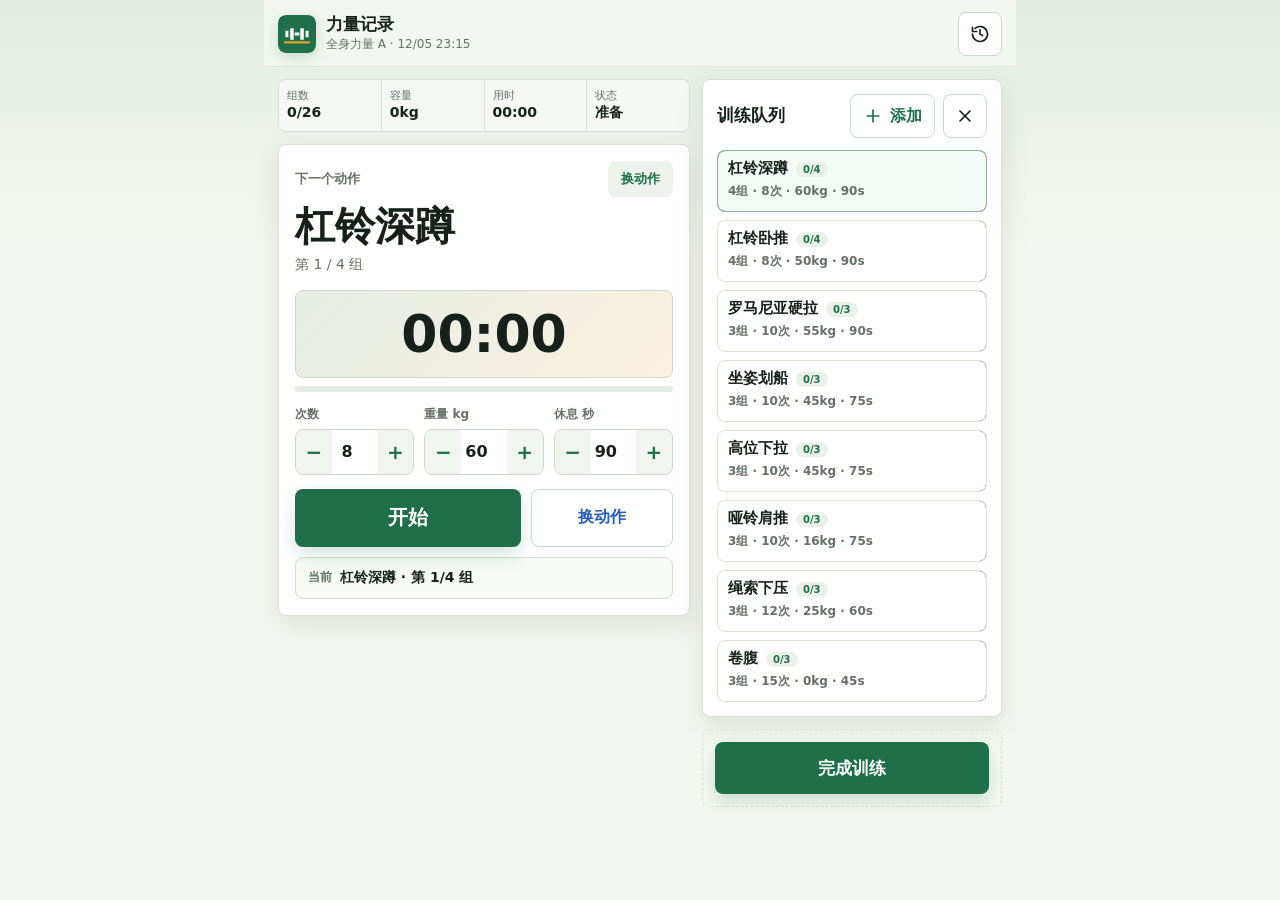
==== index.html @ b2132302 "Add files via upload" ====
<!doctype html>
<html lang="zh-CN">
  <head>
    <meta charset="utf-8" />
    <meta name="viewport" content="width=device-width, initial-scale=1, viewport-fit=cover" />
    <meta name="theme-color" content="#1f6f4a" />
    <meta name="apple-mobile-web-app-capable" content="yes" />
    <meta name="apple-mobile-web-app-status-bar-style" content="black-translucent" />
    <meta name="apple-mobile-web-app-title" content="力量记录" />
    <title>力量记录</title>
    <link rel="icon" href="./app-icon.svg" type="image/svg+xml" />
    <link rel="manifest" href="./manifest.webmanifest" />
    <link rel="apple-touch-icon" href="./app-icon.svg" />
    <link rel="stylesheet" href="./styles.css" />
  </head>
  <body>
    <div class="app-shell">
      <header class="topbar">
        <div class="brand">
          <img src="./app-icon.svg" alt="" class="brand-mark" />
          <div>
            <div class="brand-title">力量记录</div>
            <div class="brand-subtitle" id="sessionDate"></div>
          </div>
        </div>
        <button class="icon-button" id="historyToggle" type="button" title="历史记录" aria-label="历史记录">
          <svg viewBox="0 0 24 24" aria-hidden="true">
            <path d="M3 12a9 9 0 1 0 3-6.7" />
            <path d="M3 4v5h5" />
            <path d="M12 7v5l3 2" />
          </svg>
        </button>
      </header>

      <main class="main-stack">
        <section class="summary-strip" aria-label="训练概览">
          <div>
            <span class="metric-label">组数</span>
            <strong id="progressSets">0/0</strong>
          </div>
          <div>
            <span class="metric-label">容量</span>
            <strong id="progressVolume">0kg</strong>
          </div>
          <div>
            <span class="metric-label">用时</span>
            <strong id="sessionElapsed">00:00</strong>
          </div>
          <div>
            <span class="metric-label">状态</span>
            <strong id="phaseLabel">准备</strong>
          </div>
        </section>

        <section class="current-panel" id="currentPanel" aria-label="当前训练">
          <div class="panel-kicker">
            <span id="currentKicker">下一个动作</span>
            <button class="ghost-button" id="focusQueue" type="button">换动作</button>
          </div>
          <h1 id="currentName">加载中</h1>
          <div class="set-line" id="currentSetLine">第 1 / 1 组</div>

          <div class="timer-block" aria-live="polite">
            <div class="timer-value" id="mainTimer">00:00</div>
            <div class="rest-meter" id="restMeter" aria-hidden="true">
              <span id="restMeterBar"></span>
            </div>
          </div>

          <div class="current-inputs">
            <label>
              <span>次数</span>
              <div class="stepper" data-stepper="reps">
                <button class="step-button" type="button" data-step-target="reps" data-step-dir="-1" aria-label="次数减一">−</button>
                <input id="currentReps" type="number" inputmode="numeric" min="0" step="1" />
                <button class="step-button" type="button" data-step-target="reps" data-step-dir="1" aria-label="次数加一">+</button>
              </div>
            </label>
            <label>
              <span>重量 kg</span>
              <div class="stepper" data-stepper="weight">
                <button class="step-button" type="button" data-step-target="weight" data-step-dir="-1" aria-label="重量减少">−</button>
                <input id="currentWeight" type="number" inputmode="decimal" min="0" step="1" />
                <button class="step-button" type="button" data-step-target="weight" data-step-dir="1" aria-label="重量增加">+</button>
              </div>
            </label>
            <label>
              <span>休息 秒</span>
              <div class="stepper" data-stepper="restSec">
                <button class="step-button" type="button" data-step-target="restSec" data-step-dir="-1" aria-label="休息减少十五秒">−</button>
                <input id="currentRest" type="number" inputmode="numeric" min="0" step="15" />
                <button class="step-button" type="button" data-step-target="restSec" data-step-dir="1" aria-label="休息增加十五秒">+</button>
              </div>
            </label>
          </div>

          <div class="action-row">
            <button class="primary-action" id="primaryAction" type="button">开始</button>
            <button class="secondary-action" id="secondaryAction" type="button">跳过休息</button>
          </div>

          <button class="next-strip" id="nextStrip" type="button">
            <span id="nextStripLabel">接下来</span>
            <strong id="nextStripName">加载中</strong>
          </button>
        </section>

        <section class="queue-section mobile-panel" id="queueSection" aria-label="训练队列">
          <div class="section-heading">
            <h2>训练队列</h2>
            <div class="heading-actions">
              <button class="icon-text-button" id="addExercise" type="button">
                <svg viewBox="0 0 24 24" aria-hidden="true">
                  <path d="M12 5v14" />
                  <path d="M5 12h14" />
                </svg>
                <span>添加</span>
              </button>
              <button class="icon-button mobile-only" id="closeQueue" type="button" title="关闭计划" aria-label="关闭计划">
                <svg viewBox="0 0 24 24" aria-hidden="true">
                  <path d="M18 6 6 18" />
                  <path d="m6 6 12 12" />
                </svg>
              </button>
            </div>
          </div>
          <div class="exercise-list" id="exerciseList"></div>
        </section>

        <section class="finish-section" aria-label="完成训练">
          <button class="finish-button" id="finishWorkout" type="button">完成训练</button>
        </section>

        <section class="record-section mobile-panel hidden" id="recordSection" aria-label="本次训练记录">
          <div class="section-heading">
            <h2>本次记录</h2>
            <button class="icon-button" id="closeRecord" type="button" title="关闭记录" aria-label="关闭记录">
              <svg viewBox="0 0 24 24" aria-hidden="true">
                <path d="M18 6 6 18" />
                <path d="m6 6 12 12" />
              </svg>
            </button>
          </div>
          <div class="record-timeline" id="recordTimeline"></div>
          <textarea class="hidden" id="recordJson" readonly spellcheck="false"></textarea>
          <div class="record-actions">
            <button class="secondary-action" id="copyRecord" type="button">复制 JSON</button>
            <button class="primary-action compact" id="newSession" type="button">新训练</button>
          </div>
        </section>

        <section class="data-section mobile-panel hidden" id="dataSection" aria-label="训练数据">
          <div class="section-heading">
            <h2>训练数据</h2>
            <div class="heading-actions">
              <button class="plain-button" id="exportBackup" type="button">备份</button>
              <button class="plain-button" id="exportCsv" type="button">CSV</button>
              <button class="icon-button mobile-only" id="closeData" type="button" title="关闭数据" aria-label="关闭数据">
                <svg viewBox="0 0 24 24" aria-hidden="true">
                  <path d="M18 6 6 18" />
                  <path d="m6 6 12 12" />
                </svg>
              </button>
            </div>
          </div>
          <div class="data-actions">
            <button class="secondary-action" id="copyAnalysis" type="button">复制分析摘要</button>
            <button class="secondary-action" id="importBackup" type="button">导入备份</button>
            <input id="importBackupFile" class="hidden" type="file" accept="application/json,.json" />
          </div>
          <div class="analytics-summary" id="analyticsSummary"></div>
          <div class="analytics-block">
            <div class="block-heading">
              <strong>最近容量</strong>
              <span id="volumeTrendLabel"></span>
            </div>
            <div class="volume-chart" id="volumeChart"></div>
          </div>
          <div class="analytics-block">
            <div class="block-heading">
              <strong>动作进步</strong>
              <span id="exerciseTrendLabel"></span>
            </div>
            <div class="exercise-analytics" id="exerciseAnalytics"></div>
          </div>
        </section>

        <section class="history-section mobile-panel hidden" id="historySection" aria-label="历史记录">
          <div class="section-heading">
            <h2>历史记录</h2>
            <div class="heading-actions">
              <button class="plain-button danger-text" id="clearHistory" type="button">清空</button>
              <button class="icon-button mobile-only" id="closeHistory" type="button" title="关闭历史" aria-label="关闭历史">
                <svg viewBox="0 0 24 24" aria-hidden="true">
                  <path d="M18 6 6 18" />
                  <path d="m6 6 12 12" />
                </svg>
              </button>
            </div>
          </div>
          <div class="history-list" id="historyList"></div>
        </section>
      </main>
    </div>

    <div class="mobile-scrim" id="mobileScrim" aria-hidden="true"></div>

    <nav class="mobile-dock" aria-label="快速操作">
      <button id="dockPlan" type="button">
        <svg viewBox="0 0 24 24" aria-hidden="true">
          <path d="M8 6h13" />
          <path d="M8 12h13" />
          <path d="M8 18h13" />
          <path d="M3 6h.01" />
          <path d="M3 12h.01" />
          <path d="M3 18h.01" />
        </svg>
        <span>计划</span>
      </button>
      <button id="dockRecord" type="button">
        <svg viewBox="0 0 24 24" aria-hidden="true">
          <path d="M14 2H6a2 2 0 0 0-2 2v16a2 2 0 0 0 2 2h12a2 2 0 0 0 2-2V8z" />
          <path d="M14 2v6h6" />
          <path d="M9 13h6" />
          <path d="M9 17h6" />
        </svg>
        <span>记录</span>
      </button>
      <button id="dockData" type="button">
        <svg viewBox="0 0 24 24" aria-hidden="true">
          <path d="M3 3v18h18" />
          <path d="m7 15 4-4 3 3 5-7" />
        </svg>
        <span>数据</span>
      </button>
      <button id="dockHistory" type="button">
        <svg viewBox="0 0 24 24" aria-hidden="true">
          <path d="M3 12a9 9 0 1 0 3-6.7" />
          <path d="M3 4v5h5" />
          <path d="M12 7v5l3 2" />
        </svg>
        <span>历史</span>
      </button>
      <button class="dock-finish" id="finishWorkoutDock" type="button">
        <svg viewBox="0 0 24 24" aria-hidden="true">
          <path d="M20 6 9 17l-5-5" />
        </svg>
        <span>完成</span>
      </button>
    </nav>

    <div class="sheet-backdrop hidden" id="exerciseSheet" aria-hidden="true">
      <form class="sheet" id="exerciseForm">
        <div class="sheet-grip"></div>
        <div class="section-heading">
          <h2 id="exerciseFormTitle">添加动作</h2>
          <button class="icon-button" id="cancelExercise" type="button" title="关闭" aria-label="关闭">
            <svg viewBox="0 0 24 24" aria-hidden="true">
              <path d="M18 6 6 18" />
              <path d="m6 6 12 12" />
            </svg>
          </button>
        </div>
        <label class="full-label">
          <span>动作</span>
          <input id="exerciseNameInput" type="text" autocomplete="off" required />
        </label>
        <div class="form-grid">
          <label>
            <span>组数</span>
            <input id="exerciseSetsInput" type="number" inputmode="numeric" min="1" step="1" required />
          </label>
          <label>
            <span>次数</span>
            <input id="exerciseRepsInput" type="number" inputmode="numeric" min="0" step="1" required />
          </label>
          <label>
            <span>重量 kg</span>
            <input id="exerciseWeightInput" type="number" inputmode="decimal" min="0" step="0.5" required />
          </label>
          <label>
            <span>休息 秒</span>
            <input id="exerciseRestInput" type="number" inputmode="numeric" min="0" step="5" required />
          </label>
        </div>
        <button class="primary-action compact" id="saveExercise" type="submit">保存</button>
      </form>
    </div>

    <script src="./app.js" defer></script>
  </body>
</html>
---- styles.css ----
:root {
  color-scheme: light;
  --bg: #f4f7f1;
  --surface: #ffffff;
  --surface-strong: #fdfcf8;
  --ink: #17211b;
  --muted: #667067;
  --line: #d9e0d6;
  --primary: #1f6f4a;
  --primary-pressed: #185a3c;
  --accent: #e4572e;
  --blue: #285fbd;
  --gold: #e2a32c;
  --shadow: 0 10px 28px rgba(28, 42, 31, 0.1);
  --radius: 8px;
  font-family: Inter, ui-sans-serif, system-ui, -apple-system, BlinkMacSystemFont, "Segoe UI", sans-serif;
}

* {
  box-sizing: border-box;
}

html {
  min-height: 100%;
  background: var(--bg);
}

body {
  min-height: 100%;
  margin: 0;
  background:
    linear-gradient(180deg, rgba(31, 111, 74, 0.08), rgba(244, 247, 241, 0) 260px),
    var(--bg);
  color: var(--ink);
  -webkit-font-smoothing: antialiased;
  text-rendering: optimizeLegibility;
}

button,
input,
textarea {
  font: inherit;
}

button {
  border: 0;
  cursor: pointer;
  touch-action: manipulation;
  -webkit-tap-highlight-color: transparent;
}

button:disabled {
  cursor: not-allowed;
  opacity: 0.45;
}

svg {
  width: 20px;
  height: 20px;
  fill: none;
  stroke: currentColor;
  stroke-linecap: round;
  stroke-linejoin: round;
  stroke-width: 2;
}

.app-shell {
  width: min(100%, 760px);
  min-height: 100dvh;
  margin: 0 auto;
  padding: calc(env(safe-area-inset-top) + 12px) 14px calc(env(safe-area-inset-bottom) + 24px);
}

.topbar {
  position: sticky;
  top: 0;
  z-index: 8;
  display: flex;
  align-items: center;
  justify-content: space-between;
  gap: 12px;
  margin: -12px -14px 12px;
  padding: calc(env(safe-area-inset-top) + 12px) 14px 10px;
  background: rgba(244, 247, 241, 0.92);
  backdrop-filter: blur(18px);
  border-bottom: 1px solid rgba(217, 224, 214, 0.7);
}

.brand {
  display: flex;
  align-items: center;
  min-width: 0;
  gap: 10px;
}

.brand-mark {
  width: 38px;
  height: 38px;
  border-radius: var(--radius);
  box-shadow: 0 4px 14px rgba(31, 111, 74, 0.2);
  flex: 0 0 auto;
}

.brand-title {
  overflow: hidden;
  font-size: 17px;
  line-height: 1.15;
  font-weight: 800;
  text-overflow: ellipsis;
  white-space: nowrap;
}

.brand-subtitle {
  min-height: 18px;
  overflow: hidden;
  color: var(--muted);
  font-size: 12px;
  line-height: 1.5;
  text-overflow: ellipsis;
  white-space: nowrap;
}

.main-stack {
  display: grid;
  gap: 12px;
}

.summary-strip {
  display: grid;
  grid-template-columns: repeat(4, minmax(0, 1fr));
  gap: 1px;
  overflow: hidden;
  border: 1px solid var(--line);
  border-radius: var(--radius);
  background: var(--line);
}

.summary-strip > div {
  min-width: 0;
  padding: 9px 8px;
  background: rgba(255, 255, 255, 0.78);
}

.metric-label {
  display: block;
  margin-bottom: 2px;
  color: var(--muted);
  font-size: 11px;
  line-height: 1.2;
}

.summary-strip strong {
  display: block;
  overflow: hidden;
  color: var(--ink);
  font-size: 14px;
  line-height: 1.25;
  text-overflow: ellipsis;
  white-space: nowrap;
}

.current-panel,
.queue-section,
.finish-section,
.record-section,
.data-section,
.history-section {
  border: 1px solid var(--line);
  border-radius: var(--radius);
  background: var(--surface);
  box-shadow: var(--shadow);
}

.current-panel {
  padding: 16px;
}

.panel-kicker,
.section-heading,
.record-actions {
  display: flex;
  align-items: center;
  justify-content: space-between;
  gap: 10px;
}

.heading-actions {
  display: flex;
  align-items: center;
  gap: 8px;
}

.mobile-only {
  display: none;
}

.panel-kicker {
  color: var(--muted);
  font-size: 13px;
  font-weight: 700;
}

h1,
h2 {
  margin: 0;
  letter-spacing: 0;
}

h1 {
  margin-top: 8px;
  font-size: 34px;
  line-height: 1.08;
  word-break: break-word;
}

h2 {
  font-size: 17px;
  line-height: 1.25;
}

.set-line {
  margin-top: 7px;
  color: var(--muted);
  font-size: 14px;
  line-height: 1.35;
}

.timer-block {
  margin-top: 16px;
}

.current-panel.no-exercise .timer-block,
.current-panel.no-exercise .current-inputs {
  display: none;
}

.current-panel.no-exercise .action-row {
  grid-template-columns: minmax(0, 1fr) minmax(0, 1fr);
}

.timer-value {
  display: flex;
  align-items: center;
  justify-content: center;
  min-height: 88px;
  border: 1px solid #cfd9cf;
  border-radius: var(--radius);
  background:
    linear-gradient(135deg, rgba(31, 111, 74, 0.1), rgba(226, 163, 44, 0.13)),
    var(--surface-strong);
  color: var(--ink);
  font-variant-numeric: tabular-nums;
  font-size: 52px;
  font-weight: 850;
  line-height: 1;
}

.rest-meter {
  height: 6px;
  margin-top: 8px;
  overflow: hidden;
  border-radius: 999px;
  background: #e7ece3;
}

.rest-meter span {
  display: block;
  width: 0%;
  height: 100%;
  border-radius: inherit;
  background: linear-gradient(90deg, var(--gold), var(--accent));
  transition: width 180ms ease;
}

.current-inputs,
.form-grid {
  display: grid;
  grid-template-columns: repeat(3, minmax(0, 1fr));
  gap: 10px;
}

.current-inputs {
  margin-top: 14px;
}

label {
  display: grid;
  gap: 6px;
  min-width: 0;
  color: var(--muted);
  font-size: 12px;
  font-weight: 700;
}

input,
textarea {
  width: 100%;
  min-width: 0;
  border: 1px solid #cbd6cc;
  border-radius: var(--radius);
  background: #fff;
  color: var(--ink);
  outline: none;
}

input {
  height: 46px;
  padding: 0 10px;
  font-size: 16px;
  font-weight: 760;
}

.stepper {
  display: grid;
  grid-template-columns: 36px minmax(0, 1fr) 36px;
  align-items: center;
  min-width: 0;
  overflow: hidden;
  border: 1px solid #cbd6cc;
  border-radius: var(--radius);
  background: #fff;
}

.stepper:focus-within {
  border-color: var(--primary);
  box-shadow: 0 0 0 3px rgba(31, 111, 74, 0.16);
}

.stepper input {
  height: 44px;
  border: 0;
  border-radius: 0;
  padding: 0 4px;
  text-align: center;
  font-variant-numeric: tabular-nums;
}

.stepper input:focus {
  box-shadow: none;
}

.step-button {
  display: grid;
  place-items: center;
  width: 36px;
  height: 44px;
  border-radius: 0;
  background: #f1f5ef;
  color: var(--primary);
  font-size: 20px;
  font-weight: 900;
  line-height: 1;
}

.step-button:active {
  background: #e3ebe0;
}

input:focus,
textarea:focus {
  border-color: var(--primary);
  box-shadow: 0 0 0 3px rgba(31, 111, 74, 0.16);
}

.action-row {
  display: grid;
  grid-template-columns: minmax(0, 1.6fr) minmax(0, 1fr);
  gap: 10px;
  margin-top: 14px;
}

.next-strip {
  display: grid;
  grid-template-columns: auto minmax(0, 1fr);
  align-items: center;
  gap: 8px;
  width: 100%;
  min-height: 42px;
  margin-top: 10px;
  padding: 0 12px;
  border: 1px solid #d6ded4;
  border-radius: var(--radius);
  background: #f7faf5;
  color: var(--ink);
  text-align: left;
}

.next-strip span {
  color: var(--muted);
  font-size: 12px;
  font-weight: 750;
}

.next-strip strong {
  min-width: 0;
  overflow: hidden;
  font-size: 14px;
  line-height: 1.2;
  text-overflow: ellipsis;
  white-space: nowrap;
}

.primary-action,
.secondary-action,
.finish-button,
.plain-button,
.ghost-button,
.icon-text-button,
.icon-button {
  min-height: 44px;
  border-radius: var(--radius);
  font-weight: 800;
}

.primary-action,
.finish-button {
  background: var(--primary);
  color: #fff;
  box-shadow: 0 8px 18px rgba(31, 111, 74, 0.18);
}

.primary-action:active,
.finish-button:active {
  background: var(--primary-pressed);
}

.primary-action {
  min-height: 58px;
  padding: 0 18px;
  font-size: 20px;
}

.primary-action.compact {
  min-height: 46px;
  font-size: 16px;
}

.secondary-action {
  padding: 0 13px;
  border: 1px solid #cbd6cc;
  background: #fff;
  color: var(--blue);
}

.ghost-button {
  min-height: 36px;
  padding: 0 12px;
  border: 1px solid transparent;
  background: #edf3ec;
  color: var(--primary);
  font-size: 13px;
}

.plain-button {
  padding: 0 11px;
  background: transparent;
  color: var(--primary);
  font-size: 13px;
}

.danger-text {
  color: #b23c22;
}

.icon-button,
.icon-text-button {
  display: inline-flex;
  align-items: center;
  justify-content: center;
  flex: 0 0 auto;
  border: 1px solid #cbd6cc;
  background: #fff;
  color: var(--ink);
}

.icon-button {
  width: 44px;
  padding: 0;
}

.icon-text-button {
  gap: 7px;
  padding: 0 12px;
  color: var(--primary);
}

.queue-section,
.record-section,
.data-section,
.history-section {
  padding: 14px;
}

.exercise-list,
.history-list,
.record-exercises {
  display: grid;
  gap: 8px;
  margin-top: 12px;
}

.exercise-row,
.history-row,
.record-row {
  border: 1px solid var(--line);
  border-radius: var(--radius);
  background: #fff;
}

.exercise-row {
  position: relative;
  overflow: hidden;
  background: #f3f1ed;
  touch-action: pan-y;
  user-select: none;
  transition:
    transform 180ms ease,
    box-shadow 180ms ease;
}

.exercise-card {
  position: relative;
  z-index: 1;
  display: grid;
  grid-template-columns: minmax(0, 1fr);
  align-items: center;
  min-height: 58px;
  padding: 8px 9px 8px 10px;
  border-radius: calc(var(--radius) - 1px);
  background: #fff;
  transition:
    transform 180ms ease,
    background 180ms ease,
    box-shadow 180ms ease;
}

.exercise-row.active {
  border-color: rgba(31, 111, 74, 0.45);
  background: #e6efe8;
  box-shadow: inset 3px 0 0 var(--primary);
}

.exercise-row.active .exercise-card {
  background: #f4fbf6;
}

.exercise-row.done {
  opacity: 0.78;
}

.exercise-main {
  display: grid;
  gap: 3px;
  min-width: 0;
  min-height: 44px;
  padding: 0;
  background: transparent;
  color: inherit;
  text-align: left;
}

.exercise-title-line {
  display: flex;
  align-items: baseline;
  gap: 8px;
  min-width: 0;
}

.exercise-title {
  min-width: 0;
  font-size: 15px;
  font-weight: 850;
  line-height: 1.25;
  overflow-wrap: anywhere;
  white-space: normal;
}

.exercise-badge {
  flex: 0 0 auto;
  border-radius: 999px;
  padding: 2px 7px;
  background: #eaf1e8;
  color: var(--primary);
  font-size: 10px;
  font-weight: 850;
}

.exercise-meta {
  color: var(--muted);
  font-size: 12px;
  font-weight: 720;
  line-height: 1.25;
}

.swipe-actions {
  position: absolute;
  inset: 0 0 0 auto;
  z-index: 0;
  display: grid;
  grid-template-columns: 72px;
  width: 72px;
}

.swipe-action {
  min-height: 100%;
  border: 0;
  border-radius: 0;
  color: #fff;
  font-size: 13px;
  font-weight: 900;
}

.swipe-action.delete {
  background: #c94738;
}

.exercise-row.swiped .exercise-card {
  transform: translateX(-72px);
}

.exercise-row.dragging {
  z-index: 5;
}

.exercise-row.drag-armed,
.exercise-row.dragging {
  box-shadow: 0 14px 30px rgba(30, 35, 30, 0.18);
}

.row-wide-actions {
  display: none;
}

.row-wide-actions button {
  min-height: 38px;
  border-radius: var(--radius);
  background: #f2f5f0;
  color: var(--ink);
  font-size: 13px;
  font-weight: 800;
}

.row-wide-actions button:first-child {
  color: var(--primary);
}

.finish-section {
  padding: 12px;
  background: transparent;
  border-style: dashed;
  box-shadow: none;
}

.finish-button {
  width: 100%;
  min-height: 52px;
  font-size: 17px;
}

.record-section {
  border-color: rgba(31, 111, 74, 0.38);
}

.data-section {
  border-color: rgba(40, 95, 189, 0.25);
}

.data-actions {
  display: grid;
  grid-template-columns: repeat(2, minmax(0, 1fr));
  gap: 8px;
  margin-top: 12px;
}

.analytics-summary {
  display: grid;
  grid-template-columns: repeat(3, minmax(0, 1fr));
  gap: 8px;
  margin-top: 12px;
}

.analytics-metric,
.analytics-block,
.exercise-progress-card {
  border: 1px solid var(--line);
  border-radius: var(--radius);
  background: #fbfcfa;
}

.analytics-metric {
  min-width: 0;
  padding: 10px;
}

.analytics-metric span {
  display: block;
  color: var(--muted);
  font-size: 11px;
  font-weight: 750;
}

.analytics-metric strong {
  display: block;
  margin-top: 3px;
  overflow: hidden;
  font-size: 17px;
  line-height: 1.15;
  text-overflow: ellipsis;
  white-space: nowrap;
}

.analytics-block {
  margin-top: 10px;
  padding: 10px;
}

.block-heading {
  display: flex;
  align-items: baseline;
  justify-content: space-between;
  gap: 8px;
}

.block-heading strong {
  font-size: 15px;
  line-height: 1.2;
}

.block-heading span {
  min-width: 0;
  overflow: hidden;
  color: var(--muted);
  font-size: 12px;
  line-height: 1.2;
  text-overflow: ellipsis;
  white-space: nowrap;
}

.volume-chart {
  display: grid;
  grid-auto-flow: column;
  grid-auto-columns: minmax(28px, 1fr);
  align-items: end;
  gap: 7px;
  min-height: 128px;
  margin-top: 12px;
  padding-top: 8px;
  border-top: 1px solid #edf1ea;
}

.volume-bar {
  display: grid;
  align-items: end;
  gap: 6px;
  min-width: 0;
  height: 116px;
}

.volume-bar-fill {
  width: 100%;
  min-height: 4px;
  border-radius: 6px 6px 2px 2px;
  background: linear-gradient(180deg, var(--primary), #72a06d);
}

.volume-bar-label {
  overflow: hidden;
  color: var(--muted);
  font-size: 10px;
  font-weight: 750;
  line-height: 1.1;
  text-align: center;
  text-overflow: ellipsis;
  white-space: nowrap;
}

.exercise-analytics {
  display: grid;
  gap: 8px;
  margin-top: 10px;
}

.exercise-progress-card {
  display: grid;
  gap: 8px;
  padding: 10px;
}

.progress-title-line {
  display: flex;
  align-items: center;
  justify-content: space-between;
  gap: 8px;
}

.progress-title-line strong {
  min-width: 0;
  overflow: hidden;
  font-size: 15px;
  line-height: 1.2;
  text-overflow: ellipsis;
  white-space: nowrap;
}

.progress-badge {
  flex: 0 0 auto;
  border-radius: 999px;
  padding: 4px 8px;
  background: #edf3ec;
  color: var(--primary);
  font-size: 11px;
  font-weight: 850;
}

.progress-badge.down {
  background: #fff1eb;
  color: #b23c22;
}

.progress-badge.flat {
  background: #eef2f8;
  color: var(--blue);
}

.progress-stats {
  display: grid;
  grid-template-columns: repeat(3, minmax(0, 1fr));
  gap: 6px;
}

.progress-stats div {
  min-width: 0;
  border-radius: var(--radius);
  padding: 8px;
  background: #fff;
}

.progress-stats span {
  display: block;
  color: var(--muted);
  font-size: 10px;
  font-weight: 750;
}

.progress-stats strong {
  display: block;
  margin-top: 2px;
  overflow: hidden;
  font-size: 13px;
  line-height: 1.2;
  text-overflow: ellipsis;
  white-space: nowrap;
}

.sparkline {
  display: grid;
  grid-auto-flow: column;
  grid-auto-columns: minmax(8px, 1fr);
  align-items: end;
  gap: 4px;
  height: 36px;
}

.sparkline span {
  display: block;
  min-height: 3px;
  border-radius: 999px 999px 2px 2px;
  background: #9fbc9a;
}

.record-stats {
  display: grid;
  grid-template-columns: repeat(3, minmax(0, 1fr));
  gap: 8px;
  margin-top: 12px;
}

.record-stats div {
  min-width: 0;
  padding: 10px;
  border: 1px solid var(--line);
  border-radius: var(--radius);
  background: #fbfcfa;
}

.record-stats span {
  display: block;
  color: var(--muted);
  font-size: 11px;
  font-weight: 750;
}

.record-stats strong {
  display: block;
  margin-top: 3px;
  overflow: hidden;
  font-size: 15px;
  line-height: 1.2;
  text-overflow: ellipsis;
  white-space: nowrap;
}

.record-timeline {
  margin-top: 12px;
  padding: 10px;
  border: 1px solid var(--line);
  border-radius: var(--radius);
  background: #fbfcfa;
}

.timeline-heading {
  display: flex;
  align-items: baseline;
  justify-content: space-between;
  gap: 10px;
}

.timeline-heading strong {
  font-size: 15px;
  line-height: 1.2;
}

.timeline-heading span {
  color: var(--muted);
  font-size: 12px;
  font-weight: 760;
}

.timeline-layout {
  display: grid;
  grid-template-columns: 24px minmax(0, 1fr);
  gap: 10px;
  margin-top: 10px;
}

.timeline-rail {
  position: sticky;
  top: 12px;
  align-self: start;
  overflow: hidden;
  border-radius: 999px;
  background: #e7e9e3;
}

.timeline-segment {
  position: absolute;
  top: var(--top);
  left: 3px;
  right: 3px;
  height: var(--height);
  min-height: 4px;
  border-radius: 999px;
  background: var(--tone);
}

.timeline-segment.rest {
  background:
    repeating-linear-gradient(135deg, rgba(255, 255, 255, 0.38) 0 4px, transparent 4px 8px),
    var(--tone);
}

.timeline-list {
  display: grid;
  gap: 7px;
  min-width: 0;
}

.timeline-event {
  display: grid;
  grid-template-columns: 75px minmax(0, 1fr);
  gap: 8px;
  align-items: start;
  min-width: 0;
  padding: 8px;
  border: 1px solid #edf1ea;
  border-left: 4px solid var(--tone);
  border-radius: 7px;
  background: #fff;
}

.timeline-event.rest {
  border-left-color: #aeb5aa;
  background: #f7f7f3;
}

.timeline-time {
  color: var(--muted);
  font-size: 11px;
  font-weight: 800;
  line-height: 1.25;
}

.timeline-copy {
  min-width: 0;
}

.timeline-copy strong,
.timeline-copy span {
  display: block;
  min-width: 0;
}

.timeline-copy strong {
  overflow-wrap: anywhere;
  font-size: 13px;
  line-height: 1.25;
}

.timeline-copy span {
  margin-top: 3px;
  color: var(--muted);
  font-size: 12px;
  font-weight: 720;
  line-height: 1.25;
}

.record-row {
  padding: 10px;
}

.set-chips {
  display: flex;
  flex-wrap: wrap;
  gap: 6px;
  margin-top: 8px;
}

.set-chip {
  border-radius: 999px;
  padding: 5px 8px;
  background: #edf3ec;
  color: var(--ink);
  font-size: 12px;
  font-weight: 760;
}

textarea {
  min-height: 190px;
  margin-top: 12px;
  padding: 10px;
  resize: vertical;
  font-family: ui-monospace, SFMono-Regular, Menlo, Monaco, Consolas, "Liberation Mono", monospace;
  font-size: 12px;
  line-height: 1.45;
}

.record-actions {
  display: grid;
  grid-template-columns: repeat(2, minmax(0, 1fr));
  margin-top: 10px;
}

.history-row {
  position: relative;
  display: block;
  overflow: hidden;
  padding: 0;
  background: #f3f1ed;
  user-select: none;
}

.history-card {
  position: relative;
  z-index: 1;
  display: block;
  width: 100%;
  min-height: 58px;
  padding: 10px;
  border-radius: calc(var(--radius) - 1px);
  background: #fff;
  color: inherit;
  text-align: left;
  transition:
    transform 180ms ease,
    background 180ms ease;
}

.history-row.swiped .history-card {
  transform: translateX(-72px);
}

.history-row strong {
  display: block;
  overflow: hidden;
  text-overflow: ellipsis;
  white-space: nowrap;
}

.history-row span {
  display: block;
  margin-top: 3px;
  color: var(--muted);
  font-size: 12px;
  line-height: 1.35;
}

.empty-state {
  padding: 18px 12px;
  border: 1px dashed var(--line);
  border-radius: var(--radius);
  color: var(--muted);
  text-align: center;
  font-size: 14px;
}

.sheet-backdrop {
  position: fixed;
  inset: 0;
  z-index: 50;
  display: grid;
  align-items: end;
  padding: 16px 12px calc(env(safe-area-inset-bottom) + 12px);
  background: rgba(9, 18, 12, 0.34);
}

.sheet {
  width: min(100%, 560px);
  margin: 0 auto;
  padding: 10px 14px 14px;
  border: 1px solid var(--line);
  border-radius: var(--radius);
  background: var(--surface);
  box-shadow: 0 22px 60px rgba(20, 28, 24, 0.28);
}

.sheet-grip {
  width: 42px;
  height: 5px;
  margin: 0 auto 12px;
  border-radius: 999px;
  background: #c8d2c7;
}

.full-label {
  margin-top: 12px;
}

.form-grid {
  grid-template-columns: repeat(2, minmax(0, 1fr));
  margin-top: 10px;
}

#saveExercise {
  width: 100%;
  margin-top: 14px;
}

.hidden {
  display: none !important;
}

.mobile-scrim,
.mobile-dock {
  display: none;
}

@media (min-width: 680px) {
  .app-shell {
    padding-inline: 18px;
  }

  .main-stack {
    grid-template-columns: minmax(0, 1fr) 300px;
    align-items: start;
  }

  .summary-strip,
  .current-panel,
  .record-section,
  .data-section,
  .history-section {
    grid-column: 1;
  }

  .queue-section,
  .finish-section {
    grid-column: 2;
  }

  .queue-section {
    grid-row: 1 / span 3;
  }

  h1 {
    font-size: 40px;
  }
}

@media (max-width: 380px) {
  .summary-strip strong {
    font-size: 12px;
  }

  h1 {
    font-size: 28px;
  }

  .timer-value {
    min-height: 78px;
    font-size: 44px;
  }

  .current-inputs {
    grid-template-columns: repeat(2, minmax(0, 1fr));
  }

  .current-inputs label:last-child {
    grid-column: 1 / -1;
  }

  .record-actions {
    grid-template-columns: repeat(2, minmax(0, 1fr));
  }
}

@media (max-width: 679px) {
  body.panel-active {
    overflow: hidden;
  }

  .app-shell {
    width: 100%;
    padding: calc(env(safe-area-inset-top) + 8px) 10px calc(env(safe-area-inset-bottom) + 86px);
  }

  .topbar {
    margin: -8px -10px 8px;
    padding: calc(env(safe-area-inset-top) + 8px) 10px 8px;
  }

  .brand-mark {
    width: 34px;
    height: 34px;
  }

  .brand-title {
    font-size: 16px;
  }

  .brand-subtitle {
    max-width: 220px;
    font-size: 11px;
  }

  .summary-strip > div {
    padding: 7px 7px;
  }

  .metric-label {
    font-size: 10px;
  }

  .summary-strip strong {
    font-size: 13px;
  }

  .current-panel {
    padding: 14px;
  }

  h1 {
    margin-top: 6px;
    font-size: 31px;
  }

  .timer-block {
    margin-top: 12px;
  }

  .timer-value {
    min-height: 72px;
    font-size: 46px;
  }

  .current-inputs {
    gap: 8px;
    margin-top: 12px;
  }

  input {
    height: 42px;
  }

  .stepper input {
    height: 40px;
  }

  .step-button {
    height: 40px;
  }

  .primary-action {
    min-height: 54px;
    font-size: 19px;
  }

  .finish-section {
    display: none;
  }

  .mobile-only {
    display: inline-flex;
  }

  .mobile-scrim {
    position: fixed;
    inset: 0;
    z-index: 24;
    display: block;
    background: rgba(9, 18, 12, 0.34);
    opacity: 0;
    pointer-events: none;
    transition: opacity 160ms ease;
  }

  .mobile-scrim.sheet-open {
    opacity: 1;
    pointer-events: auto;
  }

  .mobile-panel {
    position: fixed;
    left: 10px;
    right: 10px;
    bottom: calc(env(safe-area-inset-bottom) + 76px);
    z-index: 30;
    max-height: min(74dvh, 640px);
    overflow: auto;
    -webkit-overflow-scrolling: touch;
    border-radius: var(--radius);
    box-shadow: 0 22px 56px rgba(18, 28, 22, 0.28);
    opacity: 0;
    pointer-events: none;
    transform: translateY(calc(100% + 96px));
    transition:
      transform 180ms ease,
      opacity 180ms ease;
  }

  .mobile-panel.sheet-open {
    opacity: 1;
    pointer-events: auto;
    transform: translateY(0);
  }

  .queue-section {
    padding: 12px;
  }

  .exercise-list {
    max-height: calc(74dvh - 122px);
    overflow: auto;
    padding-right: 1px;
  }

  .exercise-row {
    padding: 0;
  }

  .row-wide-actions {
    display: none;
  }

  .row-wide-actions button:last-child {
    min-width: 0;
    padding-inline: 0;
  }

  .record-section,
  .data-section,
  .history-section {
    padding: 12px;
  }

  .record-stats {
    grid-template-columns: repeat(3, minmax(0, 1fr));
  }

  .timeline-layout {
    grid-template-columns: 20px minmax(0, 1fr);
    gap: 8px;
  }

  .timeline-event {
    grid-template-columns: 68px minmax(0, 1fr);
    padding: 7px;
  }

  .timeline-time {
    font-size: 10px;
  }

  .analytics-summary {
    grid-template-columns: repeat(3, minmax(0, 1fr));
  }

  textarea {
    min-height: 148px;
  }

  .mobile-dock {
    position: fixed;
    left: 10px;
    right: 10px;
    bottom: calc(env(safe-area-inset-bottom) + 10px);
    z-index: 22;
    display: grid;
    grid-template-columns: repeat(5, minmax(0, 1fr));
    gap: 6px;
    padding: 8px;
    border: 1px solid rgba(203, 214, 204, 0.9);
    border-radius: var(--radius);
    background: rgba(255, 255, 255, 0.94);
    box-shadow: 0 12px 34px rgba(25, 38, 28, 0.18);
    backdrop-filter: blur(18px);
  }

  .mobile-dock button {
    display: grid;
    place-items: center;
    gap: 3px;
    min-width: 0;
    min-height: 52px;
    border-radius: var(--radius);
    background: #f3f6f1;
    color: var(--ink);
    font-size: 11px;
    font-weight: 850;
  }

  .mobile-dock svg {
    width: 19px;
    height: 19px;
  }

  .mobile-dock .dock-finish {
    background: var(--primary);
    color: #fff;
  }

  .mobile-dock button:disabled {
    opacity: 0.38;
  }
}
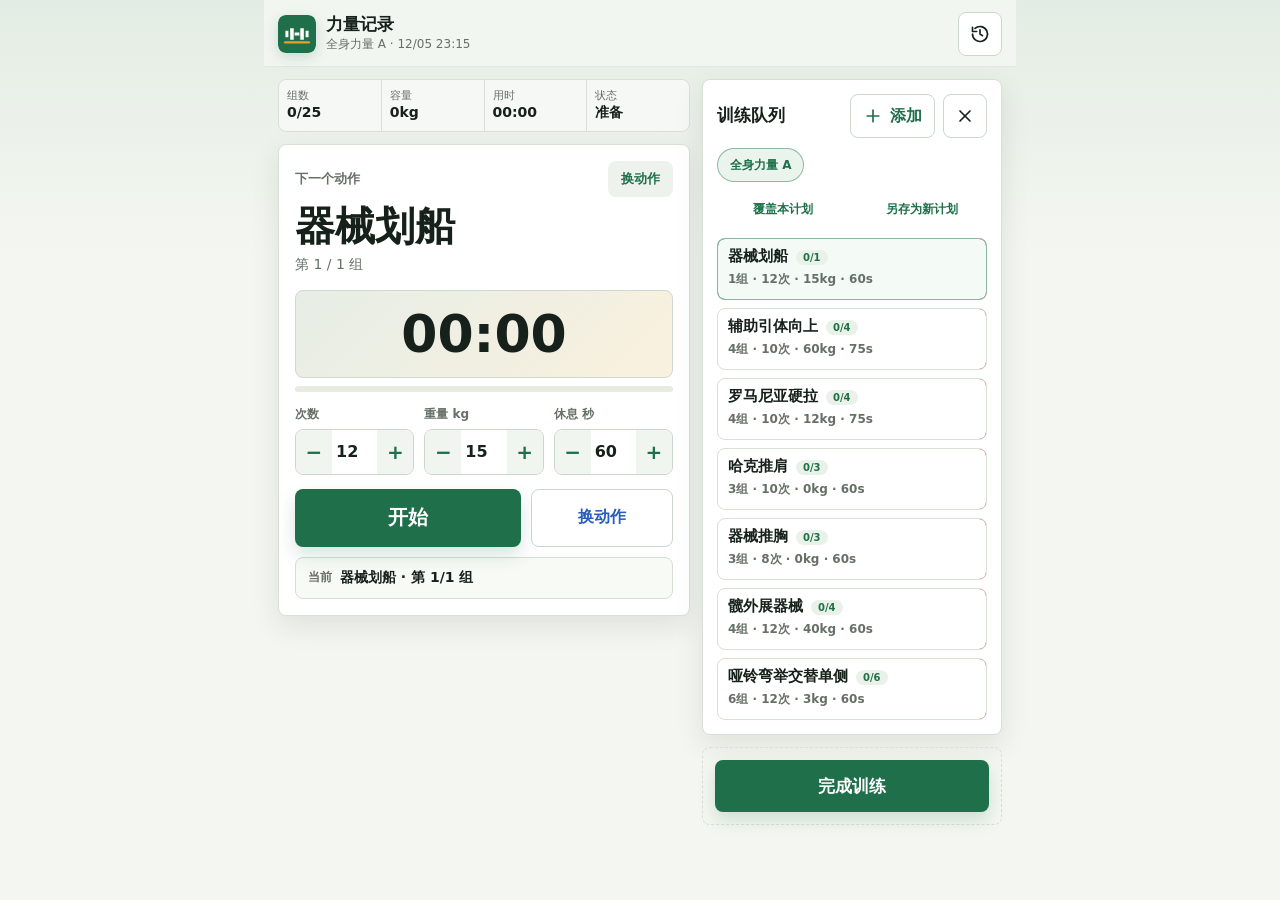
==== commit a9b9e942: "Add files via upload" ====
--- a/index.html
+++ b/index.html
@@ -124,6 +124,13 @@
               </button>
             </div>
           </div>
+          <div class="plan-switcher">
+            <div class="plan-tabs" id="planTabs" aria-label="训练计划"></div>
+            <div class="plan-save-actions">
+              <button class="plain-button" id="overwritePlan" type="button">覆盖本计划</button>
+              <button class="plain-button" id="saveAsPlan" type="button">另存为新计划</button>
+            </div>
+          </div>
           <div class="exercise-list" id="exerciseList"></div>
         </section>
 
--- a/styles.css
+++ b/styles.css
@@ -642,6 +642,58 @@
 
 .row-wide-actions button:first-child {
   color: var(--primary);
+}
+
+.plan-switcher {
+  display: grid;
+  gap: 8px;
+  margin-top: 10px;
+}
+
+.plan-tabs {
+  display: flex;
+  gap: 6px;
+  overflow-x: auto;
+  padding-bottom: 2px;
+  scrollbar-width: none;
+}
+
+.plan-tabs::-webkit-scrollbar {
+  display: none;
+}
+
+.plan-tab {
+  flex: 0 0 auto;
+  max-width: 150px;
+  min-height: 34px;
+  overflow: hidden;
+  border: 1px solid var(--line);
+  border-radius: 999px;
+  padding: 0 12px;
+  background: #fff;
+  color: var(--muted);
+  font-size: 12px;
+  font-weight: 850;
+  text-overflow: ellipsis;
+  white-space: nowrap;
+}
+
+.plan-tab.active {
+  border-color: rgba(31, 111, 74, 0.45);
+  background: #eaf4ec;
+  color: var(--primary);
+}
+
+.plan-save-actions {
+  display: grid;
+  grid-template-columns: repeat(2, minmax(0, 1fr));
+  gap: 8px;
+}
+
+.plan-save-actions .plain-button {
+  min-height: 34px;
+  padding-inline: 8px;
+  font-size: 12px;
 }
 
 .finish-section {
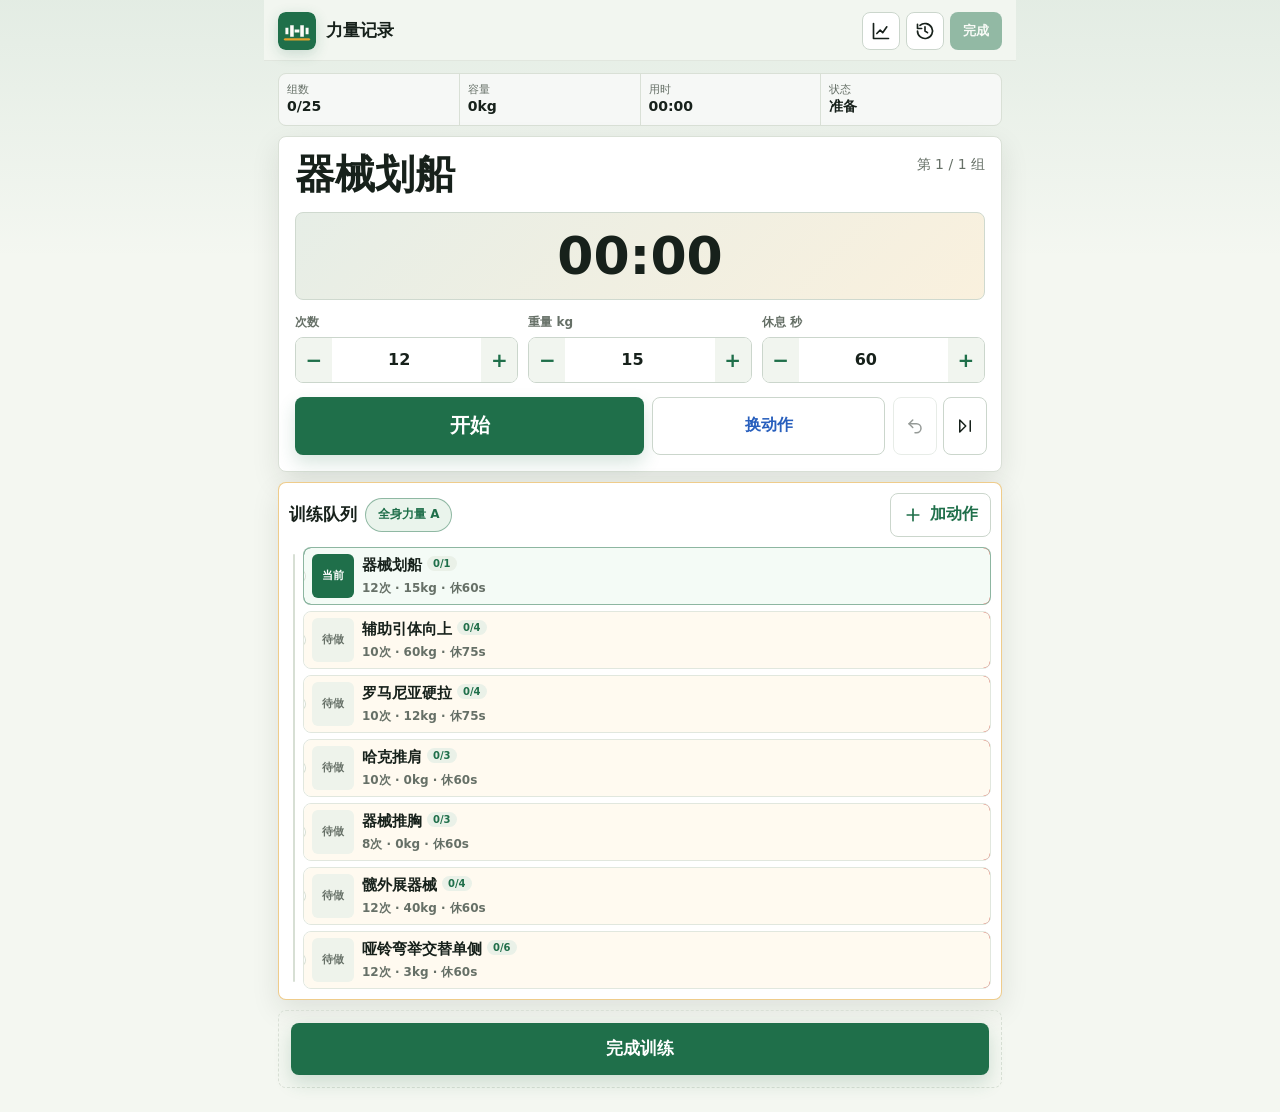
==== commit 2fbd151c: "Add files via upload" ====
--- a/index.html
+++ b/index.html
@@ -20,16 +20,26 @@
           <img src="./app-icon.svg" alt="" class="brand-mark" />
           <div>
             <div class="brand-title">力量记录</div>
-            <div class="brand-subtitle" id="sessionDate"></div>
-          </div>
-        </div>
-        <button class="icon-button" id="historyToggle" type="button" title="历史记录" aria-label="历史记录">
-          <svg viewBox="0 0 24 24" aria-hidden="true">
-            <path d="M3 12a9 9 0 1 0 3-6.7" />
-            <path d="M3 4v5h5" />
-            <path d="M12 7v5l3 2" />
-          </svg>
-        </button>
+          </div>
+        </div>
+        <div class="topbar-actions">
+          <button class="icon-button" id="dataToggle" type="button" title="训练数据" aria-label="训练数据">
+            <svg viewBox="0 0 24 24" aria-hidden="true">
+              <path d="M3 3v18h18" />
+              <path d="m7 15 4-4 3 3 5-7" />
+            </svg>
+          </button>
+          <button class="icon-button" id="historyToggle" type="button" title="历史记录" aria-label="历史记录">
+            <svg viewBox="0 0 24 24" aria-hidden="true">
+              <path d="M3 12a9 9 0 1 0 3-6.7" />
+              <path d="M3 4v5h5" />
+              <path d="M12 7v5l3 2" />
+            </svg>
+          </button>
+          <button class="finish-top-button" id="finishWorkoutTop" type="button" title="完成训练" aria-label="完成训练">
+            完成
+          </button>
+        </div>
       </header>
 
       <main class="main-stack">
@@ -53,18 +63,13 @@
         </section>
 
         <section class="current-panel" id="currentPanel" aria-label="当前训练">
-          <div class="panel-kicker">
-            <span id="currentKicker">下一个动作</span>
-            <button class="ghost-button" id="focusQueue" type="button">换动作</button>
-          </div>
-          <h1 id="currentName">加载中</h1>
-          <div class="set-line" id="currentSetLine">第 1 / 1 组</div>
+          <div class="current-title-row">
+            <h1 id="currentName">加载中</h1>
+            <div class="set-line" id="currentSetLine">第 1 / 1 组</div>
+          </div>
 
           <div class="timer-block" aria-live="polite">
             <div class="timer-value" id="mainTimer">00:00</div>
-            <div class="rest-meter" id="restMeter" aria-hidden="true">
-              <span id="restMeterBar"></span>
-            </div>
           </div>
 
           <div class="current-inputs">
@@ -97,38 +102,36 @@
           <div class="action-row">
             <button class="primary-action" id="primaryAction" type="button">开始</button>
             <button class="secondary-action" id="secondaryAction" type="button">跳过休息</button>
-          </div>
-
-          <button class="next-strip" id="nextStrip" type="button">
-            <span id="nextStripLabel">接下来</span>
-            <strong id="nextStripName">加载中</strong>
-          </button>
+            <button class="icon-button compact-action" id="undoAction" type="button" title="撤销" aria-label="撤销">
+              <svg viewBox="0 0 24 24" aria-hidden="true">
+                <path d="M9 14 4 9l5-5" />
+                <path d="M4 9h10a6 6 0 0 1 0 12h-2" />
+              </svg>
+            </button>
+            <button class="icon-button compact-action" id="skipExercise" type="button" title="跳过当前动作" aria-label="跳过当前动作">
+              <svg viewBox="0 0 24 24" aria-hidden="true">
+                <path d="m5 4 8 8-8 8V4Z" />
+                <path d="M19 5v14" />
+              </svg>
+            </button>
+          </div>
+
         </section>
 
         <section class="queue-section mobile-panel" id="queueSection" aria-label="训练队列">
           <div class="section-heading">
             <h2>训练队列</h2>
+            <div class="plan-switcher">
+              <div class="plan-tabs" id="planTabs" aria-label="训练计划"></div>
+            </div>
             <div class="heading-actions">
               <button class="icon-text-button" id="addExercise" type="button">
                 <svg viewBox="0 0 24 24" aria-hidden="true">
                   <path d="M12 5v14" />
                   <path d="M5 12h14" />
                 </svg>
-                <span>添加</span>
+                <span>加动作</span>
               </button>
-              <button class="icon-button mobile-only" id="closeQueue" type="button" title="关闭计划" aria-label="关闭计划">
-                <svg viewBox="0 0 24 24" aria-hidden="true">
-                  <path d="M18 6 6 18" />
-                  <path d="m6 6 12 12" />
-                </svg>
-              </button>
-            </div>
-          </div>
-          <div class="plan-switcher">
-            <div class="plan-tabs" id="planTabs" aria-label="训练计划"></div>
-            <div class="plan-save-actions">
-              <button class="plain-button" id="overwritePlan" type="button">覆盖本计划</button>
-              <button class="plain-button" id="saveAsPlan" type="button">另存为新计划</button>
             </div>
           </div>
           <div class="exercise-list" id="exerciseList"></div>
@@ -212,50 +215,6 @@
 
     <div class="mobile-scrim" id="mobileScrim" aria-hidden="true"></div>
 
-    <nav class="mobile-dock" aria-label="快速操作">
-      <button id="dockPlan" type="button">
-        <svg viewBox="0 0 24 24" aria-hidden="true">
-          <path d="M8 6h13" />
-          <path d="M8 12h13" />
-          <path d="M8 18h13" />
-          <path d="M3 6h.01" />
-          <path d="M3 12h.01" />
-          <path d="M3 18h.01" />
-        </svg>
-        <span>计划</span>
-      </button>
-      <button id="dockRecord" type="button">
-        <svg viewBox="0 0 24 24" aria-hidden="true">
-          <path d="M14 2H6a2 2 0 0 0-2 2v16a2 2 0 0 0 2 2h12a2 2 0 0 0 2-2V8z" />
-          <path d="M14 2v6h6" />
-          <path d="M9 13h6" />
-          <path d="M9 17h6" />
-        </svg>
-        <span>记录</span>
-      </button>
-      <button id="dockData" type="button">
-        <svg viewBox="0 0 24 24" aria-hidden="true">
-          <path d="M3 3v18h18" />
-          <path d="m7 15 4-4 3 3 5-7" />
-        </svg>
-        <span>数据</span>
-      </button>
-      <button id="dockHistory" type="button">
-        <svg viewBox="0 0 24 24" aria-hidden="true">
-          <path d="M3 12a9 9 0 1 0 3-6.7" />
-          <path d="M3 4v5h5" />
-          <path d="M12 7v5l3 2" />
-        </svg>
-        <span>历史</span>
-      </button>
-      <button class="dock-finish" id="finishWorkoutDock" type="button">
-        <svg viewBox="0 0 24 24" aria-hidden="true">
-          <path d="M20 6 9 17l-5-5" />
-        </svg>
-        <span>完成</span>
-      </button>
-    </nav>
-
     <div class="sheet-backdrop hidden" id="exerciseSheet" aria-hidden="true">
       <form class="sheet" id="exerciseForm">
         <div class="sheet-grip"></div>
@@ -294,6 +253,27 @@
       </form>
     </div>
 
+    <div class="sheet-backdrop hidden" id="planSaveSheet" aria-hidden="true">
+      <div class="sheet plan-save-sheet" role="dialog" aria-modal="true" aria-labelledby="planSaveTitle">
+        <div class="sheet-grip"></div>
+        <div class="section-heading">
+          <h2 id="planSaveTitle">保存计划变化？</h2>
+          <button class="icon-button" id="dismissPlanSave" type="button" title="关闭" aria-label="关闭">
+            <svg viewBox="0 0 24 24" aria-hidden="true">
+              <path d="M18 6 6 18" />
+              <path d="m6 6 12 12" />
+            </svg>
+          </button>
+        </div>
+        <p class="sheet-copy" id="planSaveMessage">训练队列里的动作有增减。</p>
+        <div class="plan-save-dialog-actions">
+          <button class="primary-action compact" id="confirmOverwritePlan" type="button">覆盖本计划</button>
+          <button class="secondary-action" id="confirmSaveAsPlan" type="button">另存为新计划</button>
+          <button class="plain-button" id="skipPlanSave" type="button">暂不保存</button>
+        </div>
+      </div>
+    </div>
+
     <script src="./app.js" defer></script>
   </body>
 </html>
--- a/styles.css
+++ b/styles.css
@@ -86,6 +86,30 @@
   border-bottom: 1px solid rgba(217, 224, 214, 0.7);
 }
 
+.topbar-actions {
+  display: flex;
+  align-items: center;
+  gap: 6px;
+  flex: 0 0 auto;
+}
+
+.topbar-actions .icon-button {
+  width: 38px;
+  min-height: 38px;
+}
+
+.topbar-actions .finish-top-button {
+  min-height: 38px;
+  border-radius: var(--radius);
+  padding: 0 12px;
+  border: 1px solid rgba(31, 111, 74, 0.42);
+  border-color: rgba(31, 111, 74, 0.42);
+  background: var(--primary);
+  color: #fff;
+  font-size: 13px;
+  font-weight: 900;
+}
+
 .brand {
   display: flex;
   align-items: center;
@@ -110,19 +134,9 @@
   white-space: nowrap;
 }
 
-.brand-subtitle {
-  min-height: 18px;
-  overflow: hidden;
-  color: var(--muted);
-  font-size: 12px;
-  line-height: 1.5;
-  text-overflow: ellipsis;
-  white-space: nowrap;
-}
-
 .main-stack {
   display: grid;
-  gap: 12px;
+  gap: 10px;
 }
 
 .summary-strip {
@@ -184,6 +198,25 @@
   gap: 10px;
 }
 
+.current-title-row {
+  display: grid;
+  grid-template-columns: minmax(0, 1fr) auto;
+  align-items: start;
+  gap: 10px;
+  min-width: 0;
+}
+
+.queue-section .section-heading {
+  display: grid;
+  grid-template-columns: auto minmax(0, 1fr) auto;
+  align-items: center;
+  gap: 8px;
+}
+
+.queue-section .section-heading h2 {
+  white-space: nowrap;
+}
+
 .heading-actions {
   display: flex;
   align-items: center;
@@ -198,6 +231,7 @@
   color: var(--muted);
   font-size: 13px;
   font-weight: 700;
+  justify-content: flex-end;
 }
 
 h1,
@@ -207,7 +241,7 @@
 }
 
 h1 {
-  margin-top: 8px;
+  margin: 0;
   font-size: 34px;
   line-height: 1.08;
   word-break: break-word;
@@ -219,10 +253,11 @@
 }
 
 .set-line {
-  margin-top: 7px;
+  margin-top: 2px;
   color: var(--muted);
   font-size: 14px;
   line-height: 1.35;
+  white-space: nowrap;
 }
 
 .timer-block {
@@ -236,6 +271,10 @@
 
 .current-panel.no-exercise .action-row {
   grid-template-columns: minmax(0, 1fr) minmax(0, 1fr);
+}
+
+.current-panel.no-exercise .compact-action {
+  display: none;
 }
 
 .timer-value {
@@ -255,23 +294,6 @@
   line-height: 1;
 }
 
-.rest-meter {
-  height: 6px;
-  margin-top: 8px;
-  overflow: hidden;
-  border-radius: 999px;
-  background: #e7ece3;
-}
-
-.rest-meter span {
-  display: block;
-  width: 0%;
-  height: 100%;
-  border-radius: inherit;
-  background: linear-gradient(90deg, var(--gold), var(--accent));
-  transition: width 180ms ease;
-}
-
 .current-inputs,
 .form-grid {
   display: grid;
@@ -364,9 +386,28 @@
 
 .action-row {
   display: grid;
-  grid-template-columns: minmax(0, 1.6fr) minmax(0, 1fr);
-  gap: 10px;
+  grid-template-columns: minmax(0, 1.35fr) minmax(82px, 0.9fr) 42px 42px;
+  align-items: stretch;
+  gap: 8px;
   margin-top: 14px;
+}
+
+.compact-action {
+  width: 42px;
+  min-height: 42px;
+  border-color: #d5ded3;
+  background: #f7faf5;
+  color: var(--muted);
+}
+
+.compact-action svg {
+  width: 18px;
+  height: 18px;
+}
+
+.compact-action:not(:disabled):active {
+  background: #e9f0e6;
+  color: var(--primary);
 }
 
 .next-strip {
@@ -484,19 +525,43 @@
   color: var(--primary);
 }
 
-.queue-section,
 .record-section,
 .data-section,
 .history-section {
   padding: 14px;
 }
 
+.queue-section {
+  max-height: none;
+  overflow: auto;
+  padding: 10px;
+  -webkit-overflow-scrolling: touch;
+}
+
 .exercise-list,
 .history-list,
 .record-exercises {
   display: grid;
   gap: 8px;
   margin-top: 12px;
+}
+
+.queue-section .exercise-list {
+  position: relative;
+  gap: 6px;
+  margin-top: 10px;
+  padding-left: 14px;
+}
+
+.queue-section .exercise-list::before {
+  content: "";
+  position: absolute;
+  top: 7px;
+  bottom: 7px;
+  left: 4px;
+  width: 2px;
+  border-radius: 999px;
+  background: #d7dfd4;
 }
 
 .exercise-row,
@@ -516,6 +581,30 @@
   transition:
     transform 180ms ease,
     box-shadow 180ms ease;
+}
+
+.queue-section .exercise-row {
+  border-color: #e1e7de;
+  background: transparent;
+}
+
+.queue-section .exercise-row::before {
+  content: "";
+  position: absolute;
+  top: 50%;
+  left: -12px;
+  z-index: 2;
+  width: 9px;
+  height: 9px;
+  border: 2px solid #fff;
+  border-radius: 50%;
+  background: #a9b6a7;
+  box-shadow: 0 0 0 1px #d7dfd4;
+  transform: translateY(-50%);
+}
+
+.queue-section .exercise-row.active::before {
+  background: var(--primary);
 }
 
 .exercise-card {
@@ -534,23 +623,36 @@
     box-shadow 180ms ease;
 }
 
+.queue-section .exercise-card {
+  min-height: 44px;
+  padding: 6px 8px;
+  background: #fbfcfa;
+}
+
 .exercise-row.active {
   border-color: rgba(31, 111, 74, 0.45);
   background: #e6efe8;
   box-shadow: inset 3px 0 0 var(--primary);
 }
 
+.queue-section .exercise-row.active {
+  box-shadow: inset 3px 0 0 var(--primary);
+}
+
 .exercise-row.active .exercise-card {
   background: #f4fbf6;
 }
 
 .exercise-row.done {
-  opacity: 0.78;
+  opacity: 0.72;
 }
 
 .exercise-main {
   display: grid;
-  gap: 3px;
+  grid-template-columns: 42px minmax(0, 1fr) auto;
+  align-items: center;
+  column-gap: 8px;
+  row-gap: 2px;
   min-width: 0;
   min-height: 44px;
   padding: 0;
@@ -559,7 +661,32 @@
   text-align: left;
 }
 
+.exercise-status {
+  grid-row: 1 / span 2;
+  align-self: stretch;
+  display: grid;
+  place-items: center;
+  min-width: 0;
+  border-radius: 6px;
+  background: #eef3eb;
+  color: var(--muted);
+  font-size: 11px;
+  font-weight: 900;
+  line-height: 1;
+}
+
+.exercise-row.active .exercise-status {
+  background: var(--primary);
+  color: #fff;
+}
+
+.exercise-row.done .exercise-status {
+  background: #e7ece3;
+  color: #879184;
+}
+
 .exercise-title-line {
+  grid-column: 2 / -1;
   display: flex;
   align-items: baseline;
   gap: 8px;
@@ -573,6 +700,27 @@
   line-height: 1.25;
   overflow-wrap: anywhere;
   white-space: normal;
+}
+
+.queue-section .exercise-title {
+  font-size: 14px;
+  line-height: 1.25;
+}
+
+.queue-section .exercise-title-line {
+  align-items: flex-start;
+  gap: 5px;
+}
+
+.queue-section .exercise-badge {
+  padding: 2px 6px;
+  font-size: 10px;
+}
+
+.queue-section .exercise-meta {
+  grid-column: 2 / -1;
+  font-size: 12px;
+  line-height: 1.2;
 }
 
 .exercise-badge {
@@ -645,16 +793,14 @@
 }
 
 .plan-switcher {
-  display: grid;
-  gap: 8px;
-  margin-top: 10px;
+  min-width: 0;
 }
 
 .plan-tabs {
   display: flex;
   gap: 6px;
   overflow-x: auto;
-  padding-bottom: 2px;
+  padding-bottom: 0;
   scrollbar-width: none;
 }
 
@@ -664,7 +810,7 @@
 
 .plan-tab {
   flex: 0 0 auto;
-  max-width: 150px;
+  max-width: 132px;
   min-height: 34px;
   overflow: hidden;
   border: 1px solid var(--line);
@@ -694,6 +840,18 @@
   min-height: 34px;
   padding-inline: 8px;
   font-size: 12px;
+}
+
+.queue-section.pick-mode {
+  border-color: rgba(226, 163, 44, 0.55);
+}
+
+.queue-section.pick-mode .exercise-card {
+  background: #fffaf0;
+}
+
+.queue-section.pick-mode .exercise-row.active .exercise-card {
+  background: #f4fbf6;
 }
 
 .finish-section {
@@ -1183,6 +1341,23 @@
   background: #c8d2c7;
 }
 
+.sheet-copy {
+  margin: 10px 0 0;
+  color: var(--muted);
+  font-size: 13px;
+  line-height: 1.45;
+}
+
+.plan-save-dialog-actions {
+  display: grid;
+  gap: 8px;
+  margin-top: 14px;
+}
+
+.plan-save-dialog-actions .plain-button {
+  min-height: 40px;
+}
+
 .full-label {
   margin-top: 12px;
 }
@@ -1201,40 +1376,30 @@
   display: none !important;
 }
 
-.mobile-scrim,
-.mobile-dock {
+.mobile-scrim {
   display: none;
 }
 
 @media (min-width: 680px) {
   .app-shell {
+    width: min(100%, 760px);
     padding-inline: 18px;
   }
 
   .main-stack {
-    grid-template-columns: minmax(0, 1fr) 300px;
-    align-items: start;
-  }
-
-  .summary-strip,
-  .current-panel,
-  .record-section,
-  .data-section,
-  .history-section {
-    grid-column: 1;
-  }
-
-  .queue-section,
-  .finish-section {
-    grid-column: 2;
-  }
-
-  .queue-section {
-    grid-row: 1 / span 3;
+    grid-template-columns: minmax(0, 1fr);
   }
 
   h1 {
     font-size: 40px;
+  }
+
+  .queue-section .exercise-title {
+    font-size: 15px;
+  }
+
+  .queue-section .exercise-meta {
+    font-size: 12px;
   }
 }
 
@@ -1263,6 +1428,19 @@
   .record-actions {
     grid-template-columns: repeat(2, minmax(0, 1fr));
   }
+
+  .queue-section .section-heading {
+    gap: 6px;
+  }
+
+  .queue-section .icon-text-button {
+    width: 34px;
+    padding: 0;
+  }
+
+  .queue-section .icon-text-button span {
+    display: none;
+  }
 }
 
 @media (max-width: 679px) {
@@ -1272,7 +1450,7 @@
 
   .app-shell {
     width: 100%;
-    padding: calc(env(safe-area-inset-top) + 8px) 10px calc(env(safe-area-inset-bottom) + 86px);
+    padding: calc(env(safe-area-inset-top) + 8px) 10px calc(env(safe-area-inset-bottom) + 18px);
   }
 
   .topbar {
@@ -1289,11 +1467,6 @@
     font-size: 16px;
   }
 
-  .brand-subtitle {
-    max-width: 220px;
-    font-size: 11px;
-  }
-
   .summary-strip > div {
     padding: 7px 7px;
   }
@@ -1307,43 +1480,99 @@
   }
 
   .current-panel {
-    padding: 14px;
+    padding: 9px;
   }
 
   h1 {
-    margin-top: 6px;
+    margin: 0;
+    font-size: 22px;
+    line-height: 1.1;
+  }
+
+  .panel-kicker {
+    font-size: 12px;
+  }
+
+  .set-line {
+    margin-top: 1px;
+    font-size: 12px;
+  }
+
+  .timer-block {
+    margin-top: 8px;
+  }
+
+  .timer-value {
+    min-height: 44px;
     font-size: 31px;
   }
 
-  .timer-block {
-    margin-top: 12px;
-  }
-
-  .timer-value {
-    min-height: 72px;
-    font-size: 46px;
-  }
-
   .current-inputs {
+    grid-template-columns: repeat(3, minmax(0, 1fr));
+    gap: 6px;
+    margin-top: 8px;
+  }
+
+  input {
+    height: 38px;
+    padding-inline: 6px;
+  }
+
+  .stepper input {
+    height: 36px;
+  }
+
+  .step-button {
+    width: 30px;
+    height: 36px;
+    font-size: 18px;
+  }
+
+  .stepper {
+    grid-template-columns: 30px minmax(0, 1fr) 30px;
+  }
+
+  label {
+    gap: 4px;
+    font-size: 11px;
+  }
+
+  .primary-action {
+    min-height: 42px;
+    font-size: 17px;
+  }
+
+  .secondary-action {
+    padding-inline: 8px;
+    font-size: 13px;
+  }
+
+  .ghost-button {
+    min-height: 32px;
+    padding-inline: 9px;
+    font-size: 12px;
+    white-space: nowrap;
+  }
+
+  .action-row {
+    grid-template-columns: minmax(0, 1.3fr) minmax(76px, 0.85fr) 38px 38px;
     gap: 8px;
-    margin-top: 12px;
-  }
-
-  input {
-    height: 42px;
-  }
-
-  .stepper input {
-    height: 40px;
-  }
-
-  .step-button {
-    height: 40px;
-  }
-
-  .primary-action {
-    min-height: 54px;
-    font-size: 19px;
+    margin-top: 8px;
+  }
+
+  .compact-action {
+    width: 38px;
+    min-height: 38px;
+  }
+
+  .next-strip {
+    min-height: 34px;
+    margin-top: 7px;
+    padding-inline: 9px;
+  }
+
+  .next-strip strong {
+    font-size: 12px;
   }
 
   .finish-section {
@@ -1396,11 +1625,46 @@
   }
 
   .queue-section {
-    padding: 12px;
+    position: static;
+    z-index: auto;
+    max-height: none;
+    overflow: auto;
+    padding: 10px;
+    border-radius: var(--radius);
+    box-shadow: var(--shadow);
+    opacity: 1;
+    pointer-events: auto;
+    transform: none;
+    transition: none;
+  }
+
+  .queue-section h2 {
+    font-size: 14px;
+  }
+
+  .queue-section .icon-text-button {
+    min-height: 32px;
+    padding: 0 8px;
+    gap: 4px;
+  }
+
+  .queue-section .plan-tabs {
+    display: flex;
+    gap: 5px;
+    overflow-x: auto;
+  }
+
+  .queue-section .plan-tab {
+    width: auto;
+    max-width: 112px;
+    min-height: 30px;
+    padding-inline: 9px;
+    font-size: 11px;
+    text-align: left;
   }
 
   .exercise-list {
-    max-height: calc(74dvh - 122px);
+    max-height: none;
     overflow: auto;
     padding-right: 1px;
   }
@@ -1450,47 +1714,4 @@
     min-height: 148px;
   }
 
-  .mobile-dock {
-    position: fixed;
-    left: 10px;
-    right: 10px;
-    bottom: calc(env(safe-area-inset-bottom) + 10px);
-    z-index: 22;
-    display: grid;
-    grid-template-columns: repeat(5, minmax(0, 1fr));
-    gap: 6px;
-    padding: 8px;
-    border: 1px solid rgba(203, 214, 204, 0.9);
-    border-radius: var(--radius);
-    background: rgba(255, 255, 255, 0.94);
-    box-shadow: 0 12px 34px rgba(25, 38, 28, 0.18);
-    backdrop-filter: blur(18px);
-  }
-
-  .mobile-dock button {
-    display: grid;
-    place-items: center;
-    gap: 3px;
-    min-width: 0;
-    min-height: 52px;
-    border-radius: var(--radius);
-    background: #f3f6f1;
-    color: var(--ink);
-    font-size: 11px;
-    font-weight: 850;
-  }
-
-  .mobile-dock svg {
-    width: 19px;
-    height: 19px;
-  }
-
-  .mobile-dock .dock-finish {
-    background: var(--primary);
-    color: #fff;
-  }
-
-  .mobile-dock button:disabled {
-    opacity: 0.38;
-  }
-}
+}
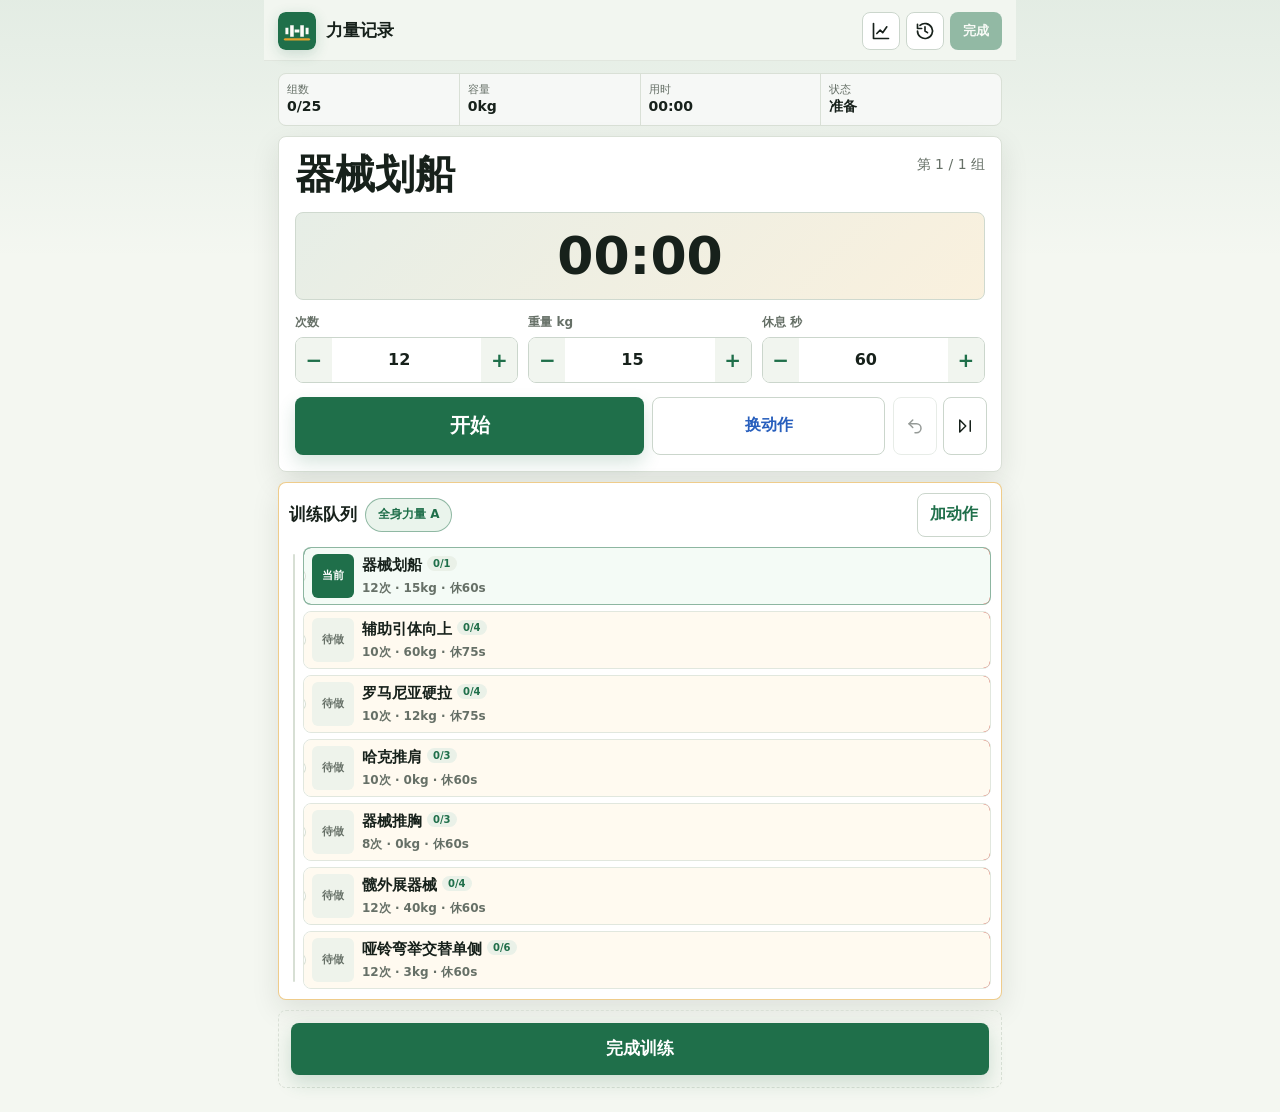
==== commit 1ee35b94: "Add files via upload" ====
--- a/index.html
+++ b/index.html
@@ -126,10 +126,6 @@
             </div>
             <div class="heading-actions">
               <button class="icon-text-button" id="addExercise" type="button">
-                <svg viewBox="0 0 24 24" aria-hidden="true">
-                  <path d="M12 5v14" />
-                  <path d="M5 12h14" />
-                </svg>
                 <span>加动作</span>
               </button>
             </div>
--- a/styles.css
+++ b/styles.css
@@ -766,15 +766,6 @@
   transform: translateX(-72px);
 }
 
-.exercise-row.dragging {
-  z-index: 5;
-}
-
-.exercise-row.drag-armed,
-.exercise-row.dragging {
-  box-shadow: 0 14px 30px rgba(30, 35, 30, 0.18);
-}
-
 .row-wide-actions {
   display: none;
 }
@@ -822,12 +813,17 @@
   font-weight: 850;
   text-overflow: ellipsis;
   white-space: nowrap;
+  user-select: none;
 }
 
 .plan-tab.active {
   border-color: rgba(31, 111, 74, 0.45);
   background: #eaf4ec;
   color: var(--primary);
+}
+
+.plan-tab:active {
+  transform: scale(0.98);
 }
 
 .plan-save-actions {
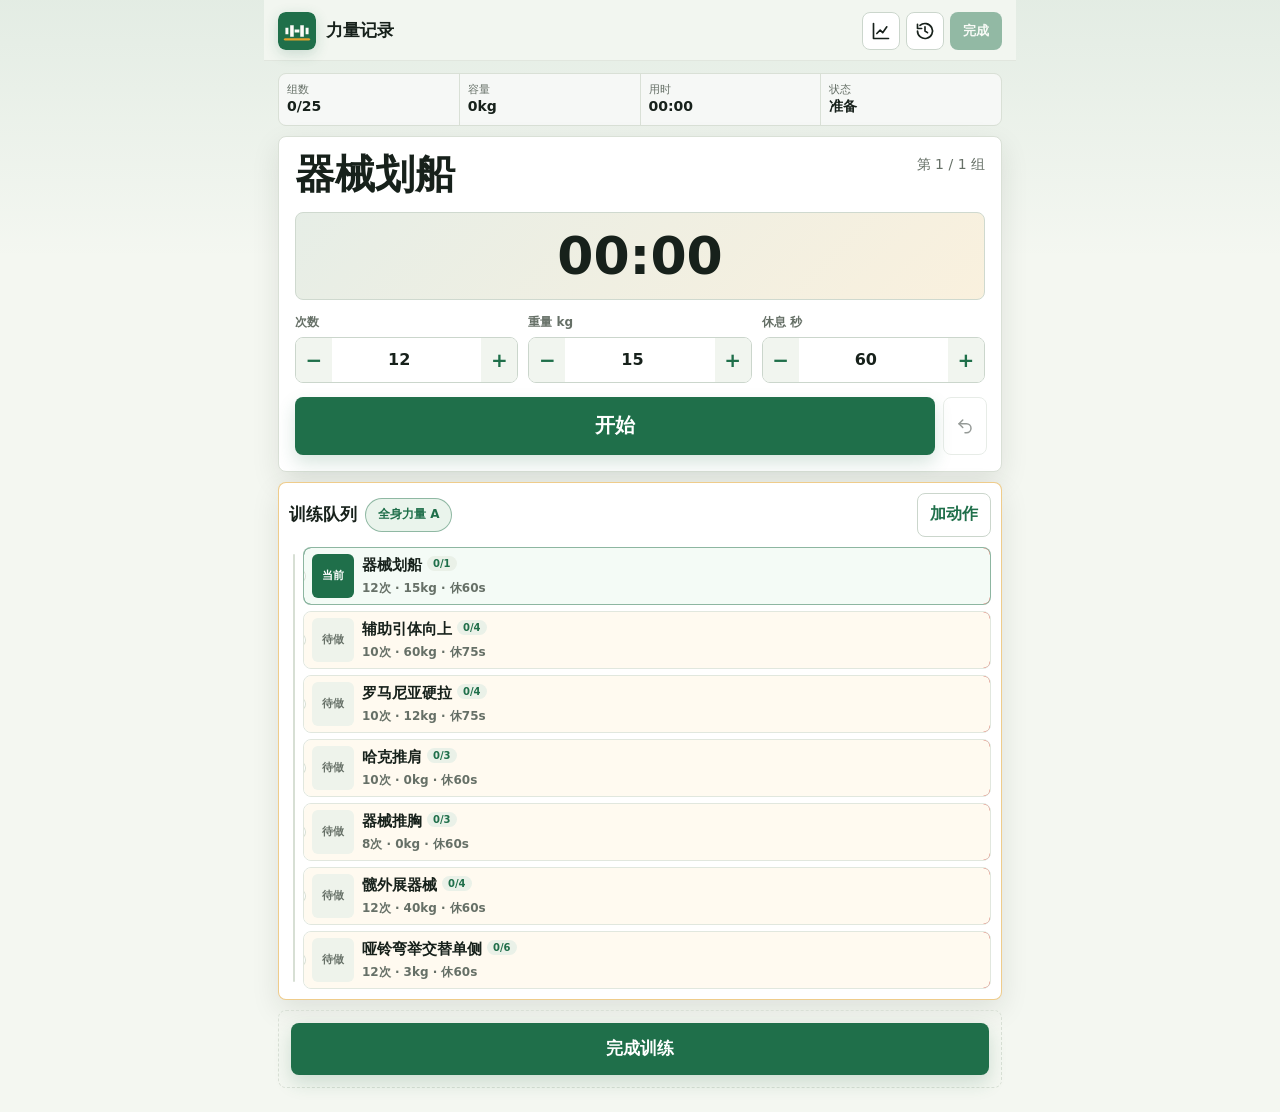
==== commit 39b6761e: "Add files via upload" ====
--- a/index.html
+++ b/index.html
@@ -101,17 +101,10 @@
 
           <div class="action-row">
             <button class="primary-action" id="primaryAction" type="button">开始</button>
-            <button class="secondary-action" id="secondaryAction" type="button">跳过休息</button>
             <button class="icon-button compact-action" id="undoAction" type="button" title="撤销" aria-label="撤销">
               <svg viewBox="0 0 24 24" aria-hidden="true">
                 <path d="M9 14 4 9l5-5" />
                 <path d="M4 9h10a6 6 0 0 1 0 12h-2" />
-              </svg>
-            </button>
-            <button class="icon-button compact-action" id="skipExercise" type="button" title="跳过当前动作" aria-label="跳过当前动作">
-              <svg viewBox="0 0 24 24" aria-hidden="true">
-                <path d="m5 4 8 8-8 8V4Z" />
-                <path d="M19 5v14" />
               </svg>
             </button>
           </div>
--- a/styles.css
+++ b/styles.css
@@ -270,7 +270,7 @@
 }
 
 .current-panel.no-exercise .action-row {
-  grid-template-columns: minmax(0, 1fr) minmax(0, 1fr);
+  grid-template-columns: minmax(0, 1fr);
 }
 
 .current-panel.no-exercise .compact-action {
@@ -386,7 +386,7 @@
 
 .action-row {
   display: grid;
-  grid-template-columns: minmax(0, 1.35fr) minmax(82px, 0.9fr) 42px 42px;
+  grid-template-columns: minmax(0, 1fr) 42px;
   align-items: stretch;
   gap: 8px;
   margin-top: 14px;
@@ -1551,7 +1551,7 @@
   }
 
   .action-row {
-    grid-template-columns: minmax(0, 1.3fr) minmax(76px, 0.85fr) 38px 38px;
+    grid-template-columns: minmax(0, 1fr) 38px;
     gap: 8px;
     margin-top: 8px;
   }
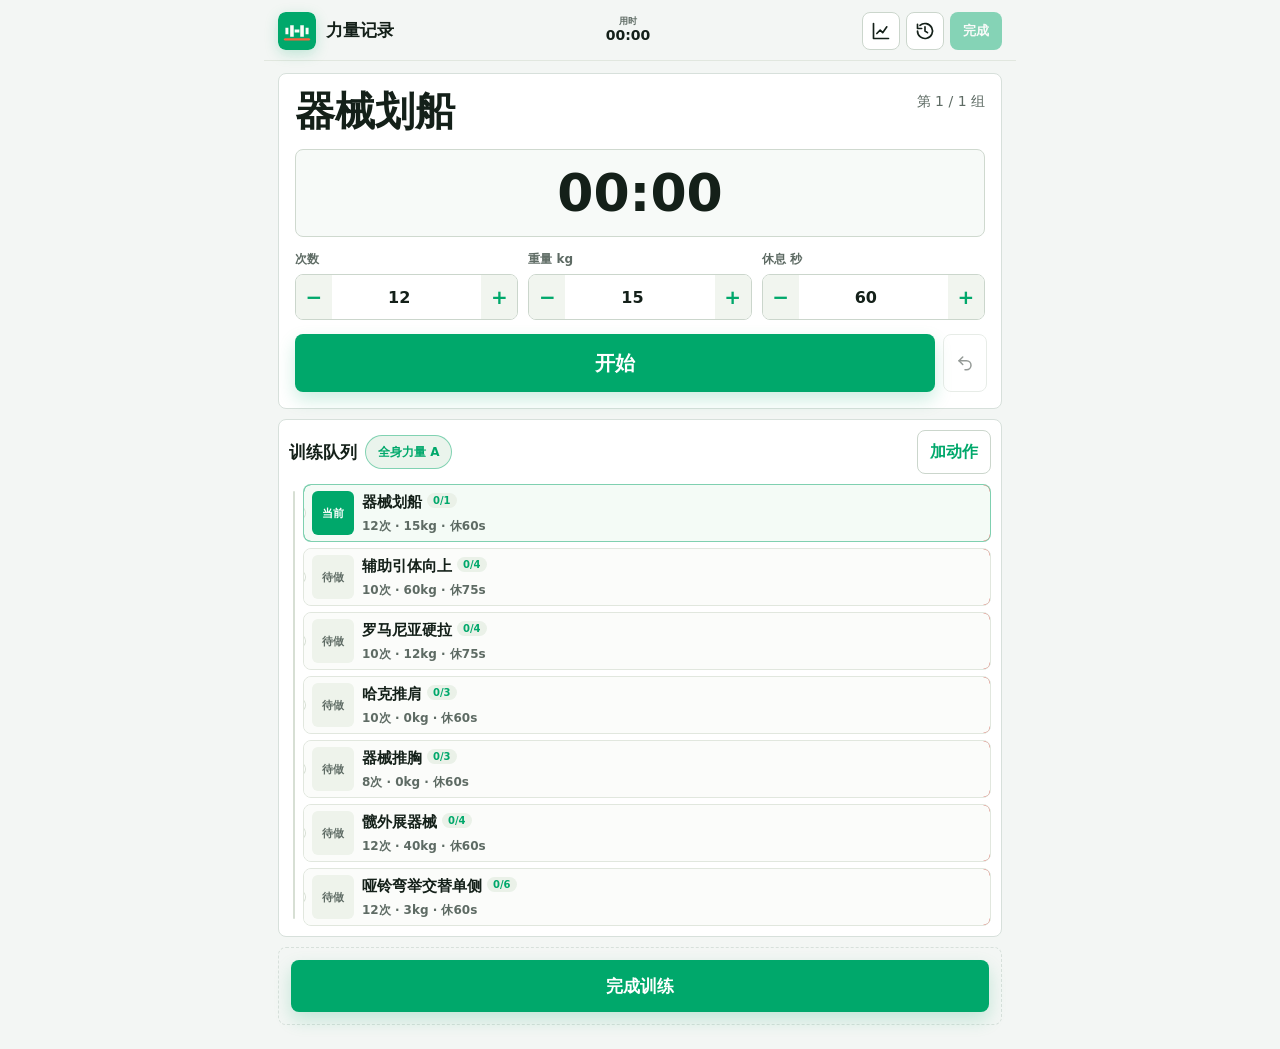
==== commit ec45ec77: "Add files via upload" ====
--- a/index.html
+++ b/index.html
@@ -3,7 +3,7 @@
   <head>
     <meta charset="utf-8" />
     <meta name="viewport" content="width=device-width, initial-scale=1, viewport-fit=cover" />
-    <meta name="theme-color" content="#1f6f4a" />
+    <meta name="theme-color" content="#00a86b" />
     <meta name="apple-mobile-web-app-capable" content="yes" />
     <meta name="apple-mobile-web-app-status-bar-style" content="black-translucent" />
     <meta name="apple-mobile-web-app-title" content="力量记录" />
@@ -22,6 +22,10 @@
             <div class="brand-title">力量记录</div>
           </div>
         </div>
+        <div class="topbar-elapsed" aria-label="训练用时">
+          <span>用时</span>
+          <strong id="sessionElapsed">00:00</strong>
+        </div>
         <div class="topbar-actions">
           <button class="icon-button" id="dataToggle" type="button" title="训练数据" aria-label="训练数据">
             <svg viewBox="0 0 24 24" aria-hidden="true">
@@ -43,25 +47,6 @@
       </header>
 
       <main class="main-stack">
-        <section class="summary-strip" aria-label="训练概览">
-          <div>
-            <span class="metric-label">组数</span>
-            <strong id="progressSets">0/0</strong>
-          </div>
-          <div>
-            <span class="metric-label">容量</span>
-            <strong id="progressVolume">0kg</strong>
-          </div>
-          <div>
-            <span class="metric-label">用时</span>
-            <strong id="sessionElapsed">00:00</strong>
-          </div>
-          <div>
-            <span class="metric-label">状态</span>
-            <strong id="phaseLabel">准备</strong>
-          </div>
-        </section>
-
         <section class="current-panel" id="currentPanel" aria-label="当前训练">
           <div class="current-title-row">
             <h1 id="currentName">加载中</h1>
@@ -263,6 +248,26 @@
       </div>
     </div>
 
+    <div class="sheet-backdrop hidden" id="finishConfirmSheet" aria-hidden="true">
+      <div class="sheet finish-confirm-sheet" role="dialog" aria-modal="true" aria-labelledby="finishConfirmTitle">
+        <div class="sheet-grip"></div>
+        <div class="section-heading">
+          <h2 id="finishConfirmTitle">完成训练？</h2>
+          <button class="icon-button" id="dismissFinishConfirm" type="button" title="关闭" aria-label="关闭">
+            <svg viewBox="0 0 24 24" aria-hidden="true">
+              <path d="M18 6 6 18" />
+              <path d="m6 6 12 12" />
+            </svg>
+          </button>
+        </div>
+        <p class="sheet-copy" id="finishConfirmMessage"></p>
+        <div class="finish-confirm-actions">
+          <button class="secondary-action" id="cancelFinishWorkout" type="button">继续训练</button>
+          <button class="primary-action compact" id="confirmFinishWorkout" type="button">完成并保存</button>
+        </div>
+      </div>
+    </div>
+
     <script src="./app.js" defer></script>
   </body>
 </html>
--- a/styles.css
+++ b/styles.css
@@ -1,16 +1,16 @@
 :root {
   color-scheme: light;
-  --bg: #f4f7f1;
+  --bg: #f3f6f4;
   --surface: #ffffff;
-  --surface-strong: #fdfcf8;
-  --ink: #17211b;
-  --muted: #667067;
-  --line: #d9e0d6;
-  --primary: #1f6f4a;
-  --primary-pressed: #185a3c;
-  --accent: #e4572e;
-  --blue: #285fbd;
-  --gold: #e2a32c;
+  --surface-strong: #f7faf8;
+  --ink: #142019;
+  --muted: #5e6b64;
+  --line: #d7e0db;
+  --primary: #00a86b;
+  --primary-pressed: #008a58;
+  --accent: #ff633f;
+  --blue: #316bff;
+  --gold: #ffc247;
   --shadow: 0 10px 28px rgba(28, 42, 31, 0.1);
   --radius: 8px;
   font-family: Inter, ui-sans-serif, system-ui, -apple-system, BlinkMacSystemFont, "Segoe UI", sans-serif;
@@ -28,9 +28,7 @@
 body {
   min-height: 100%;
   margin: 0;
-  background:
-    linear-gradient(180deg, rgba(31, 111, 74, 0.08), rgba(244, 247, 241, 0) 260px),
-    var(--bg);
+  background: var(--bg);
   color: var(--ink);
   -webkit-font-smoothing: antialiased;
   text-rendering: optimizeLegibility;
@@ -81,7 +79,7 @@
   gap: 12px;
   margin: -12px -14px 12px;
   padding: calc(env(safe-area-inset-top) + 12px) 14px 10px;
-  background: rgba(244, 247, 241, 0.92);
+  background: rgba(243, 246, 244, 0.94);
   backdrop-filter: blur(18px);
   border-bottom: 1px solid rgba(217, 224, 214, 0.7);
 }
@@ -93,6 +91,27 @@
   flex: 0 0 auto;
 }
 
+.topbar-elapsed {
+  display: grid;
+  flex: 0 0 auto;
+  min-width: 58px;
+  color: var(--muted);
+  text-align: center;
+}
+
+.topbar-elapsed span {
+  font-size: 9px;
+  font-weight: 750;
+  line-height: 1.1;
+}
+
+.topbar-elapsed strong {
+  color: var(--ink);
+  font-size: 14px;
+  font-variant-numeric: tabular-nums;
+  line-height: 1.25;
+}
+
 .topbar-actions .icon-button {
   width: 38px;
   min-height: 38px;
@@ -102,8 +121,8 @@
   min-height: 38px;
   border-radius: var(--radius);
   padding: 0 12px;
-  border: 1px solid rgba(31, 111, 74, 0.42);
-  border-color: rgba(31, 111, 74, 0.42);
+  border: 1px solid rgba(0, 168, 107, 0.42);
+  border-color: rgba(0, 168, 107, 0.42);
   background: var(--primary);
   color: #fff;
   font-size: 13px;
@@ -121,7 +140,7 @@
   width: 38px;
   height: 38px;
   border-radius: var(--radius);
-  box-shadow: 0 4px 14px rgba(31, 111, 74, 0.2);
+  box-shadow: 0 4px 14px rgba(0, 168, 107, 0.22);
   flex: 0 0 auto;
 }
 
@@ -137,40 +156,6 @@
 .main-stack {
   display: grid;
   gap: 10px;
-}
-
-.summary-strip {
-  display: grid;
-  grid-template-columns: repeat(4, minmax(0, 1fr));
-  gap: 1px;
-  overflow: hidden;
-  border: 1px solid var(--line);
-  border-radius: var(--radius);
-  background: var(--line);
-}
-
-.summary-strip > div {
-  min-width: 0;
-  padding: 9px 8px;
-  background: rgba(255, 255, 255, 0.78);
-}
-
-.metric-label {
-  display: block;
-  margin-bottom: 2px;
-  color: var(--muted);
-  font-size: 11px;
-  line-height: 1.2;
-}
-
-.summary-strip strong {
-  display: block;
-  overflow: hidden;
-  color: var(--ink);
-  font-size: 14px;
-  line-height: 1.25;
-  text-overflow: ellipsis;
-  white-space: nowrap;
 }
 
 .current-panel,
@@ -182,11 +167,38 @@
   border: 1px solid var(--line);
   border-radius: var(--radius);
   background: var(--surface);
-  box-shadow: var(--shadow);
+  box-shadow: none;
 }
 
 .current-panel {
   padding: 16px;
+}
+
+body[data-phase="work"] .current-panel {
+  border-color: rgba(0, 168, 107, 0.4);
+}
+
+body[data-phase="work"] .topbar-elapsed strong,
+body[data-phase="work"] #mainTimer {
+  color: var(--primary);
+}
+
+body[data-phase="rest"] .current-panel {
+  border-color: rgba(255, 99, 63, 0.48);
+}
+
+body[data-phase="rest"] .topbar-elapsed strong,
+body[data-phase="rest"] #mainTimer {
+  color: var(--accent);
+}
+
+body[data-phase="rest"] #primaryAction {
+  background: var(--accent);
+  box-shadow: 0 8px 18px rgba(255, 99, 63, 0.22);
+}
+
+body[data-phase="rest"] #primaryAction:active {
+  background: #e64f2f;
 }
 
 .panel-kicker,
@@ -284,9 +296,7 @@
   min-height: 88px;
   border: 1px solid #cfd9cf;
   border-radius: var(--radius);
-  background:
-    linear-gradient(135deg, rgba(31, 111, 74, 0.1), rgba(226, 163, 44, 0.13)),
-    var(--surface-strong);
+  background: var(--surface-strong);
   color: var(--ink);
   font-variant-numeric: tabular-nums;
   font-size: 52px;
@@ -345,7 +355,7 @@
 
 .stepper:focus-within {
   border-color: var(--primary);
-  box-shadow: 0 0 0 3px rgba(31, 111, 74, 0.16);
+  box-shadow: 0 0 0 3px rgba(0, 168, 107, 0.16);
 }
 
 .stepper input {
@@ -381,7 +391,7 @@
 input:focus,
 textarea:focus {
   border-color: var(--primary);
-  box-shadow: 0 0 0 3px rgba(31, 111, 74, 0.16);
+  box-shadow: 0 0 0 3px rgba(0, 168, 107, 0.16);
 }
 
 .action-row {
@@ -457,7 +467,7 @@
 .finish-button {
   background: var(--primary);
   color: #fff;
-  box-shadow: 0 8px 18px rgba(31, 111, 74, 0.18);
+  box-shadow: 0 8px 18px rgba(0, 168, 107, 0.2);
 }
 
 .primary-action:active,
@@ -630,7 +640,7 @@
 }
 
 .exercise-row.active {
-  border-color: rgba(31, 111, 74, 0.45);
+  border-color: rgba(0, 168, 107, 0.45);
   background: #e6efe8;
   box-shadow: inset 3px 0 0 var(--primary);
 }
@@ -817,7 +827,7 @@
 }
 
 .plan-tab.active {
-  border-color: rgba(31, 111, 74, 0.45);
+  border-color: rgba(0, 168, 107, 0.45);
   background: #eaf4ec;
   color: var(--primary);
 }
@@ -839,11 +849,11 @@
 }
 
 .queue-section.pick-mode {
-  border-color: rgba(226, 163, 44, 0.55);
+  border-color: var(--line);
 }
 
 .queue-section.pick-mode .exercise-card {
-  background: #fffaf0;
+  background: #fbfcfa;
 }
 
 .queue-section.pick-mode .exercise-row.active .exercise-card {
@@ -864,7 +874,7 @@
 }
 
 .record-section {
-  border-color: rgba(31, 111, 74, 0.38);
+  border-color: rgba(0, 168, 107, 0.38);
 }
 
 .data-section {
@@ -1350,6 +1360,18 @@
   margin-top: 14px;
 }
 
+.finish-confirm-actions {
+  display: grid;
+  grid-template-columns: minmax(0, 1fr) minmax(0, 1.25fr);
+  gap: 8px;
+  margin-top: 14px;
+}
+
+.finish-confirm-actions .secondary-action,
+.finish-confirm-actions .primary-action {
+  min-height: 46px;
+}
+
 .plan-save-dialog-actions .plain-button {
   min-height: 40px;
 }
@@ -1400,8 +1422,24 @@
 }
 
 @media (max-width: 380px) {
-  .summary-strip strong {
-    font-size: 12px;
+  .topbar {
+    gap: 6px;
+  }
+
+  .brand {
+    gap: 6px;
+  }
+
+  .brand-title {
+    display: none;
+  }
+
+  .topbar-elapsed {
+    min-width: 48px;
+  }
+
+  .topbar-actions .finish-top-button {
+    padding-inline: 8px;
   }
 
   h1 {
@@ -1440,18 +1478,43 @@
 }
 
 @media (max-width: 679px) {
+  html,
+  body {
+    height: 100%;
+    overflow: hidden;
+  }
+
   body.panel-active {
     overflow: hidden;
   }
 
   .app-shell {
     width: 100%;
+    height: 100dvh;
+    min-height: 0;
+    display: flex;
+    flex-direction: column;
+    overflow: hidden;
     padding: calc(env(safe-area-inset-top) + 8px) 10px calc(env(safe-area-inset-bottom) + 18px);
   }
 
   .topbar {
+    position: static;
+    flex: 0 0 auto;
     margin: -8px -10px 8px;
     padding: calc(env(safe-area-inset-top) + 8px) 10px 8px;
+  }
+
+  .main-stack {
+    display: flex;
+    flex: 1 1 auto;
+    flex-direction: column;
+    min-height: 0;
+    overflow: hidden;
+  }
+
+  .current-panel {
+    flex: 0 0 auto;
   }
 
   .brand-mark {
@@ -1461,18 +1524,6 @@
 
   .brand-title {
     font-size: 16px;
-  }
-
-  .summary-strip > div {
-    padding: 7px 7px;
-  }
-
-  .metric-label {
-    font-size: 10px;
-  }
-
-  .summary-strip strong {
-    font-size: 13px;
   }
 
   .current-panel {
@@ -1623,8 +1674,12 @@
   .queue-section {
     position: static;
     z-index: auto;
+    display: flex;
+    flex: 1 1 auto;
+    flex-direction: column;
+    min-height: 0;
     max-height: none;
-    overflow: auto;
+    overflow: hidden;
     padding: 10px;
     border-radius: var(--radius);
     box-shadow: var(--shadow);
@@ -1660,9 +1715,14 @@
   }
 
   .exercise-list {
+    flex: 1 1 auto;
+    min-height: 0;
     max-height: none;
-    overflow: auto;
+    overflow-x: hidden;
+    overflow-y: auto;
+    overscroll-behavior: contain;
     padding-right: 1px;
+    padding-bottom: 2px;
   }
 
   .exercise-row {
